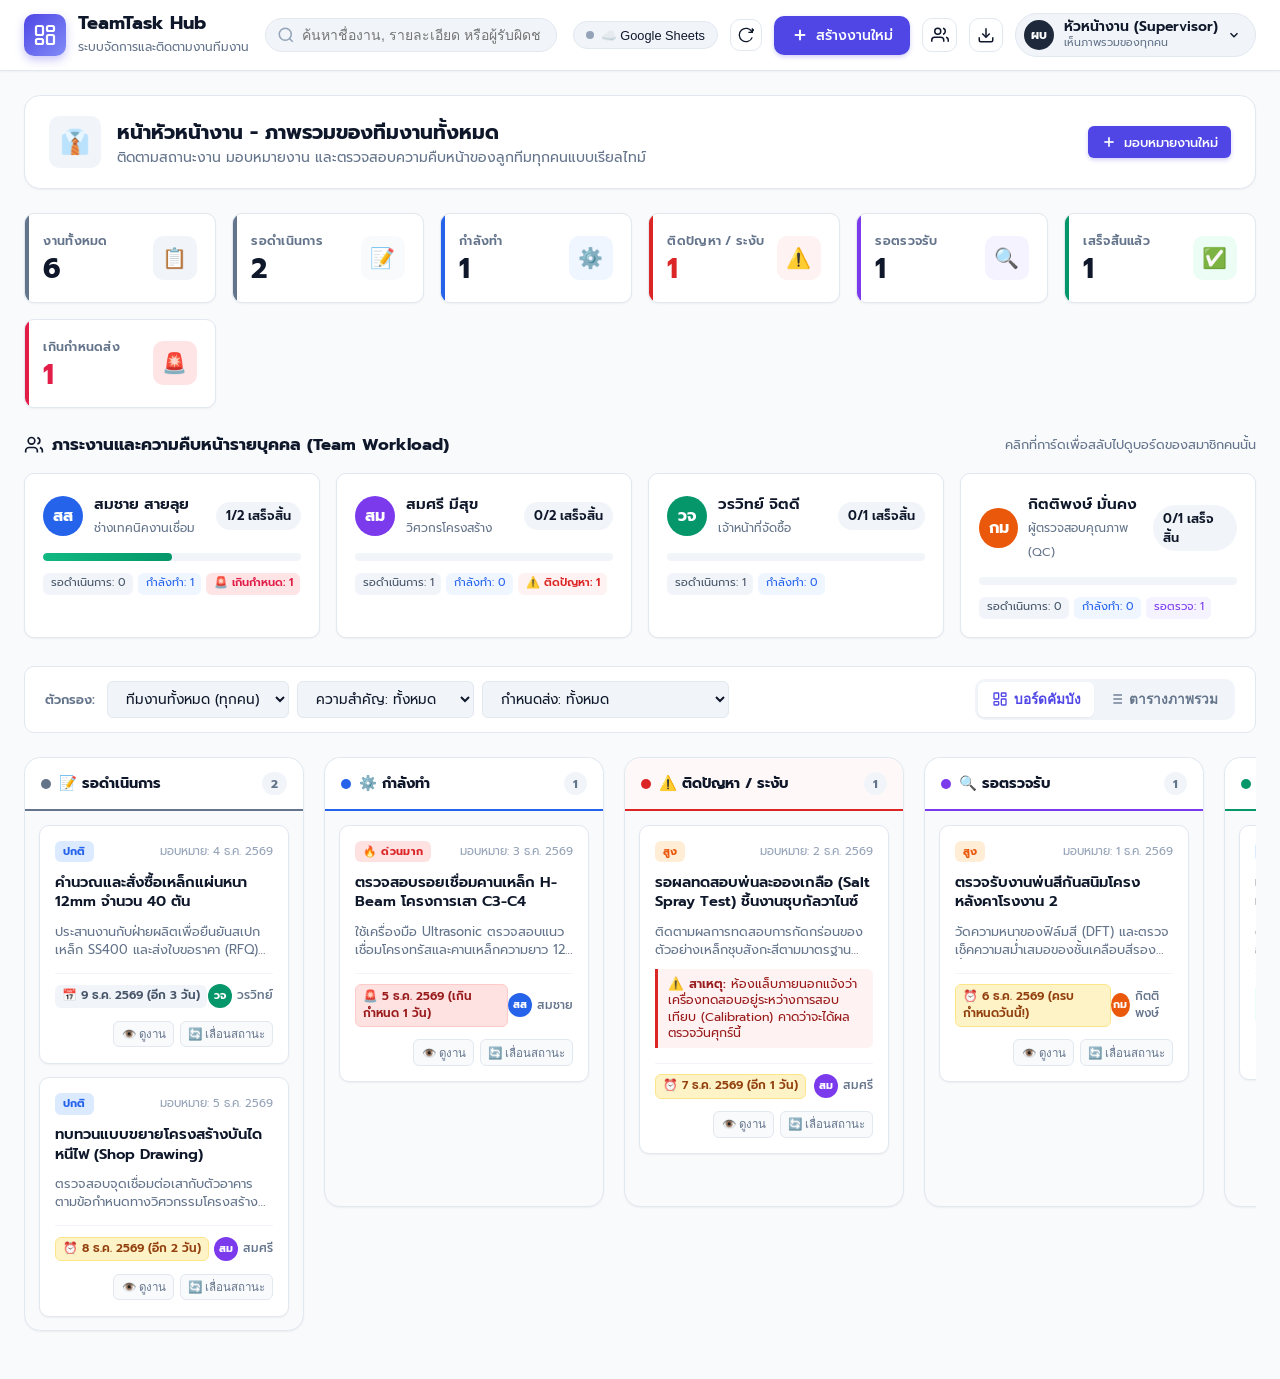
==== team-todo-app/index.html @ 35c92b35 "Add files via upload" ====
<!DOCTYPE html>
<html lang="th">
<head>
  <meta charset="UTF-8">
  <meta name="viewport" content="width=device-width, initial-scale=1.0">
  <title>ระบบติดตามงานทีมงาน (Team Task & Kanban Hub)</title>
  <!-- Google Fonts -->
  <link rel="preconnect" href="https://fonts.googleapis.com">
  <link rel="preconnect" href="https://fonts.gstatic.com" crossorigin>
  <link href="https://fonts.googleapis.com/css2?family=Prompt:wght@300;400;500;600;700&display=swap" rel="stylesheet">
  <link rel="stylesheet" href="styles.css">
</head>
<body>

  <!-- ================= App Header ================= -->
  <header class="app-header">
    <div class="header-inner">
      <!-- Brand Logo -->
      <div class="brand-section" id="btnGoHome" title="กลับหน้าหลัก">
        <div class="brand-logo">
          <svg width="24" height="24" viewBox="0 0 24 24" fill="none" stroke="currentColor" stroke-width="2.2" stroke-linecap="round" stroke-linejoin="round">
            <rect x="3" y="3" width="7" height="9" rx="1.5"></rect>
            <rect x="14" y="3" width="7" height="5" rx="1.5"></rect>
            <rect x="14" y="12" width="7" height="9" rx="1.5"></rect>
            <rect x="3" y="16" width="7" height="5" rx="1.5"></rect>
          </svg>
        </div>
        <div class="brand-text">
          <h1>TeamTask Hub</h1>
          <span>ระบบจัดการและติดตามงานทีมงาน</span>
        </div>
      </div>

      <!-- Quick Search -->
      <div class="header-center">
        <div class="search-box">
          <svg viewBox="0 0 24 24" fill="none" stroke="currentColor" stroke-width="2">
            <circle cx="11" cy="11" r="8"></circle>
            <line x1="21" y1="21" x2="16.65" y2="16.65"></line>
          </svg>
          <input type="text" id="searchInput" class="search-input" placeholder="ค้นหาชื่องาน, รายละเอียด หรือผู้รับผิดชอบ...">
        </div>
      </div>

      <!-- Header Actions & Profile Switcher -->
      <div class="header-actions">
        <!-- Cloud Sync Status Pill -->
        <button id="cloudStatusPill" class="cloud-status-pill" title="คลิกเพื่อตั้งค่าเชื่อมต่อ Google Sheets">
          <span class="cloud-dot"></span>
          <span id="cloudStatusText">☁️ Google Sheets</span>
        </button>

        <!-- Quick Sync Button -->
        <button id="btnQuickSync" class="btn btn-secondary btn-icon" title="ซิงค์ข้อมูลกับ Google Sheets ตอนนี้">
          <svg id="syncIcon" width="16" height="16" viewBox="0 0 24 24" fill="none" stroke="currentColor" stroke-width="2">
            <path d="M21.5 2v6h-6M21.34 15.57a10 10 0 1 1-.57-8.38l5.67-5.67"/>
          </svg>
        </button>

        <!-- New Task Button -->
        <button id="btnNewTask" class="btn btn-primary">
          <svg width="18" height="18" viewBox="0 0 24 24" fill="none" stroke="currentColor" stroke-width="2.5">
            <line x1="12" y1="5" x2="12" y2="19"></line>
            <line x1="5" y1="12" x2="19" y2="12"></line>
          </svg>
          <span>สร้างงานใหม่</span>
        </button>

        <!-- Manage Team Button -->
        <button id="btnManageTeam" class="btn btn-secondary btn-icon" title="จัดการรายชื่อสมาชิกทีม">
          <svg width="18" height="18" viewBox="0 0 24 24" fill="none" stroke="currentColor" stroke-width="2">
            <path d="M17 21v-2a4 4 0 0 0-4-4H5a4 4 0 0 0-4 4v2"></path>
            <circle cx="9" cy="7" r="4"></circle>
            <path d="M23 21v-2a4 4 0 0 0-3-3.87"></path>
            <path d="M16 3.13a4 4 0 0 1 0 7.75"></path>
          </svg>
        </button>

        <!-- Export & Backup Button -->
        <button id="btnExportImport" class="btn btn-secondary btn-icon" title="สำรอง / นำเข้าข้อมูล / Excel">
          <svg width="18" height="18" viewBox="0 0 24 24" fill="none" stroke="currentColor" stroke-width="2">
            <path d="M21 15v4a2 2 0 0 1-2 2H5a2 2 0 0 1-2-2v-4"></path>
            <polyline points="7 10 12 15 17 10"></polyline>
            <line x1="12" y1="15" x2="12" y2="3"></line>
          </svg>
        </button>

        <!-- Profile / Role Switcher -->
        <div class="profile-switcher-wrapper">
          <div id="profilePill" class="profile-pill">
            <div id="currentAvatar" class="profile-avatar supervisor">ผบ</div>
            <div class="profile-info">
              <span id="currentName" class="profile-name">หัวหน้างาน</span>
              <span id="currentRoleTag" class="profile-role-tag">ภาพรวมทีมงานทั้งหมด</span>
            </div>
            <svg width="14" height="14" viewBox="0 0 24 24" fill="none" stroke="currentColor" stroke-width="2.5">
              <polyline points="6 9 12 15 18 9"></polyline>
            </svg>
          </div>

          <!-- Dropdown Menu -->
          <div id="profileMenu" class="profile-menu">
            <div class="menu-label">มุมมองหัวหน้างาน</div>
            <div class="menu-item active" data-role="supervisor">
              <div class="avatar-circle" style="background: #1e293b;">ผบ</div>
              <div>
                <div style="font-weight: 600;">หัวหน้างาน (Supervisor)</div>
                <div style="font-size: 0.72rem; color: var(--text-muted);">เห็นภาพรวมงานของทุกคน</div>
              </div>
            </div>

            <div class="menu-divider"></div>
            <div class="menu-label">มุมมองทีมงานรายบุคคล</div>
            <div id="memberMenuList">
              <!-- Dynamically populated team members -->
            </div>
          </div>
        </div>
      </div>
    </div>
  </header>

  <!-- ================= Main App Container ================= -->
  <main class="app-container">
    
    <!-- Role Banner -->
    <section class="role-banner">
      <div class="role-banner-content">
        <div id="bannerBadge" class="role-banner-badge supervisor">
          👔
        </div>
        <div class="role-banner-text">
          <h2 id="bannerTitle">หน้าหัวหน้างาน - ภาพรวมของทีมงานทั้งหมด</h2>
          <p id="bannerDesc">ติดตามสถานะงาน มอบหมายงาน และตรวจสอบความคืบหน้าของลูกทีมทุกคนแบบเรียลไทม์</p>
        </div>
      </div>
      <div class="role-banner-actions">
        <button id="btnQuickAddTask" class="btn btn-primary btn-sm">
          <svg width="16" height="16" viewBox="0 0 24 24" fill="none" stroke="currentColor" stroke-width="2.5">
            <line x1="12" y1="5" x2="12" y2="19"></line>
            <line x1="5" y1="12" x2="19" y2="12"></line>
          </svg>
          <span id="lblBtnQuickAdd">มอบหมายงานใหม่</span>
        </button>
      </div>
    </section>

    <!-- KPI Summary Grid -->
    <section class="kpi-grid">
      <div class="kpi-card total" id="kpiTotalCard">
        <div class="kpi-info">
          <h3>งานทั้งหมด</h3>
          <div id="kpiTotal" class="kpi-number">0</div>
        </div>
        <div class="kpi-icon">📋</div>
      </div>

      <div class="kpi-card todo">
        <div class="kpi-info">
          <h3>รอดำเนินการ</h3>
          <div id="kpiTodo" class="kpi-number">0</div>
        </div>
        <div class="kpi-icon">📝</div>
      </div>

      <div class="kpi-card progress">
        <div class="kpi-info">
          <h3>กำลังทำ</h3>
          <div id="kpiProgress" class="kpi-number">0</div>
        </div>
        <div class="kpi-icon">⚙️</div>
      </div>

      <div class="kpi-card blocked" id="kpiBlockedCard">
        <div class="kpi-info">
          <h3>ติดปัญหา / ระงับ</h3>
          <div id="kpiBlocked" class="kpi-number">0</div>
        </div>
        <div class="kpi-icon">⚠️</div>
      </div>

      <div class="kpi-card review">
        <div class="kpi-info">
          <h3>รอตรวจรับ</h3>
          <div id="kpiReview" class="kpi-number">0</div>
        </div>
        <div class="kpi-icon">🔍</div>
      </div>

      <div class="kpi-card done">
        <div class="kpi-info">
          <h3>เสร็จสิ้นแล้ว</h3>
          <div id="kpiDone" class="kpi-number">0</div>
        </div>
        <div class="kpi-icon">✅</div>
      </div>

      <div class="kpi-card overdue" id="kpiOverdueCard">
        <div class="kpi-info">
          <h3>เกินกำหนดส่ง</h3>
          <div id="kpiOverdue" class="kpi-number">0</div>
        </div>
        <div class="kpi-icon">🚨</div>
      </div>
    </section>

    <!-- Supervisor Section: Team Workload Breakdown -->
    <section id="supervisorSection" style="margin-bottom: 1.5rem;">
      <div class="section-title-wrap">
        <div class="section-title">
          <svg width="20" height="20" viewBox="0 0 24 24" fill="none" stroke="currentColor" stroke-width="2">
            <path d="M16 21v-2a4 4 0 0 0-4-4H6a4 4 0 0 0-4 4v2"></path>
            <circle cx="9" cy="7" r="4"></circle>
            <path d="M22 21v-2a4 4 0 0 0-3-3.87"></path>
            <path d="M16 3.13a4 4 0 0 1 0 7.75"></path>
          </svg>
          <span>ภาระงานและความคืบหน้ารายบุคคล (Team Workload)</span>
        </div>
        <span style="font-size: 0.8rem; color: var(--text-muted);">คลิกที่การ์ดเพื่อสลับไปดูบอร์ดของสมาชิกคนนั้น</span>
      </div>

      <div id="workloadGrid" class="workload-grid">
        <!-- Dynamically rendered member workload cards -->
      </div>
    </section>

    <!-- Filter & View Controls -->
    <section class="filter-bar">
      <div class="filter-group">
        <span class="filter-label">ตัวกรอง:</span>

        <!-- Filter by Assignee (Supervisor only or for overview) -->
        <select id="filterAssignee" class="filter-select">
          <option value="all">ทีมงานทั้งหมด (ทุกคน)</option>
          <!-- Dynamically populated options -->
        </select>

        <!-- Filter by Priority -->
        <select id="filterPriority" class="filter-select">
          <option value="all">ความสำคัญ: ทั้งหมด</option>
          <option value="urgent">🔥 ด่วนมาก (Urgent)</option>
          <option value="high">สูง (High)</option>
          <option value="normal">ปกติ (Normal)</option>
          <option value="low">ต่ำ (Low)</option>
        </select>

        <!-- Filter by Deadline -->
        <select id="filterDeadline" class="filter-select">
          <option value="all">กำหนดส่ง: ทั้งหมด</option>
          <option value="overdue">🚨 เกินกำหนดส่ง (Overdue)</option>
          <option value="due_soon">⏰ ใกล้ถึงกำหนด (ภายใน 48 ชม.)</option>
          <option value="on_track">🟢 ทันตามกำหนด</option>
        </select>

        <!-- Reset filter button -->
        <button id="btnResetFilters" class="btn btn-secondary btn-sm" style="display:none;" title="ล้างตัวกรอง">
          ล้างตัวกรอง
        </button>
      </div>

      <!-- View Switcher (Kanban vs Table) -->
      <div class="view-tabs">
        <button id="tabKanban" class="view-tab active">
          <svg width="16" height="16" viewBox="0 0 24 24" fill="none" stroke="currentColor" stroke-width="2">
            <rect x="3" y="3" width="7" height="9" rx="1"></rect>
            <rect x="14" y="3" width="7" height="5" rx="1"></rect>
            <rect x="14" y="12" width="7" height="9" rx="1"></rect>
            <rect x="3" y="16" width="7" height="5" rx="1"></rect>
          </svg>
          <span>บอร์ดคัมบัง</span>
        </button>
        <button id="tabTable" class="view-tab">
          <svg width="16" height="16" viewBox="0 0 24 24" fill="none" stroke="currentColor" stroke-width="2">
            <line x1="8" y1="6" x2="21" y2="6"></line>
            <line x1="8" y1="12" x2="21" y2="12"></line>
            <line x1="8" y1="18" x2="21" y2="18"></line>
            <line x1="3" y1="6" x2="3.01" y2="6"></line>
            <line x1="3" y1="12" x2="3.01" y2="12"></line>
            <line x1="3" y1="18" x2="3.01" y2="18"></line>
          </svg>
          <span>ตารางภาพรวม</span>
        </button>
      </div>
    </section>

    <!-- ================= Kanban Board (5 Columns) ================= -->
    <section id="kanbanBoardView" class="kanban-board">
      
      <!-- 1. To Do Column -->
      <div class="kanban-column col-todo" data-status="todo">
        <div class="column-header">
          <div class="column-title-group">
            <div class="column-dot"></div>
            <h3 class="column-title">📝 รอดำเนินการ</h3>
          </div>
          <span id="countTodo" class="column-badge">0</span>
        </div>
        <div class="column-cards" id="cardsTodo">
          <!-- Task cards injected here -->
        </div>
      </div>

      <!-- 2. In Progress Column -->
      <div class="kanban-column col-progress" data-status="in_progress">
        <div class="column-header">
          <div class="column-title-group">
            <div class="column-dot"></div>
            <h3 class="column-title">⚙️ กำลังทำ</h3>
          </div>
          <span id="countProgress" class="column-badge">0</span>
        </div>
        <div class="column-cards" id="cardsProgress">
          <!-- Task cards injected here -->
        </div>
      </div>

      <!-- 3. Blocked / On Hold Column -->
      <div class="kanban-column col-blocked" data-status="blocked">
        <div class="column-header">
          <div class="column-title-group">
            <div class="column-dot"></div>
            <h3 class="column-title">⚠️ ติดปัญหา / ระงับ</h3>
          </div>
          <span id="countBlocked" class="column-badge">0</span>
        </div>
        <div class="column-cards" id="cardsBlocked">
          <!-- Task cards injected here -->
        </div>
      </div>

      <!-- 4. Review / Inspection Column -->
      <div class="kanban-column col-review" data-status="review">
        <div class="column-header">
          <div class="column-title-group">
            <div class="column-dot"></div>
            <h3 class="column-title">🔍 รอตรวจรับ</h3>
          </div>
          <span id="countReview" class="column-badge">0</span>
        </div>
        <div class="column-cards" id="cardsReview">
          <!-- Task cards injected here -->
        </div>
      </div>

      <!-- 5. Done Column -->
      <div class="kanban-column col-done" data-status="done">
        <div class="column-header">
          <div class="column-title-group">
            <div class="column-dot"></div>
            <h3 class="column-title">✅ เสร็จสิ้น</h3>
          </div>
          <span id="countDone" class="column-badge">0</span>
        </div>
        <div class="column-cards" id="cardsDone">
          <!-- Task cards injected here -->
        </div>
      </div>

    </section>

    <!-- ================= Table View (Alternative View) ================= -->
    <section id="tableViewSection" class="table-view-container" style="display: none;">
      <table class="data-table">
        <thead>
          <tr>
            <th style="width: 25%;">ชื่องาน / รายละเอียด</th>
            <th style="width: 14%;">ผู้รับผิดชอบ</th>
            <th style="width: 14%;">สถานะ</th>
            <th style="width: 12%;">ระดับความสำคัญ</th>
            <th style="width: 12%;">วันที่มอบหมาย</th>
            <th style="width: 13%;">กำหนดส่ง (Deadline)</th>
            <th style="width: 10%; text-align: center;">จัดการ</th>
          </tr>
        </thead>
        <tbody id="tableBody">
          <!-- Dynamically populated table rows -->
        </tbody>
      </table>
    </section>

  </main>

  <!-- ================= Modals ================= -->

  <!-- 1. Task Modal (Create & Edit Task) -->
  <div id="taskModal" class="modal-overlay">
    <div class="modal-content">
      <div class="modal-header">
        <h3 id="taskModalTitle">
          <svg width="20" height="20" viewBox="0 0 24 24" fill="none" stroke="currentColor" stroke-width="2">
            <path d="M12 20h9"></path>
            <path d="M16.5 3.5a2.121 2.121 0 0 1 3 3L7 19l-4 1 1-4L16.5 3.5z"></path>
          </svg>
          <span>สร้างงานใหม่</span>
        </h3>
        <button class="modal-close" id="btnCloseTaskModal">&times;</button>
      </div>
      <form id="taskForm">
        <input type="hidden" id="taskFormId" value="">
        <div class="modal-body">
          <div class="form-group">
            <label class="form-label">ชื่องาน <span class="required">*</span></label>
            <input type="text" id="taskFormTitle" class="form-input" placeholder="เช่น ตรวจสอบแบบเหล็กโครงสร้าง B1" required>
          </div>

          <div class="form-group">
            <label class="form-label">รายละเอียดงาน</label>
            <textarea id="taskFormDesc" class="form-textarea" placeholder="ระบุขอบเขตงาน รายละเอียด หรือสิ่งที่ต้องส่งมอบ..."></textarea>
          </div>

          <div class="form-row">
            <div class="form-group">
              <label class="form-label">ผู้รับผิดชอบ <span class="required">*</span></label>
              <select id="taskFormAssignee" class="form-select" required>
                <!-- Populated dynamically -->
              </select>
            </div>
            <div class="form-group">
              <label class="form-label">ระดับความสำคัญ</label>
              <select id="taskFormPriority" class="form-select">
                <option value="urgent">🔥 ด่วนมาก (Urgent)</option>
                <option value="high">สูง (High)</option>
                <option value="normal" selected>ปกติ (Normal)</option>
                <option value="low">ต่ำ (Low)</option>
              </select>
            </div>
          </div>

          <div class="form-row">
            <div class="form-group">
              <label class="form-label">วันที่มอบหมาย/เริ่มงาน <span class="required">*</span></label>
              <input type="date" id="taskFormCreatedDate" class="form-input" required>
            </div>
            <div class="form-group">
              <label class="form-label">กำหนดส่ง (Deadline) <span class="required">*</span></label>
              <input type="date" id="taskFormDeadline" class="form-input" required>
            </div>
          </div>

          <div class="form-group">
            <label class="form-label">สถานะของงาน</label>
            <select id="taskFormStatus" class="form-select">
              <option value="todo">📝 รอดำเนินการ (To Do)</option>
              <option value="in_progress">⚙️ กำลังทำ (In Progress)</option>
              <option value="blocked">⚠️ ติดปัญหา / ระงับ (Blocked)</option>
              <option value="review">🔍 รอตรวจรับ (Review)</option>
              <option value="done">✅ เสร็จสิ้น (Done)</option>
            </select>
          </div>

          <div class="form-group" id="groupBlockedReason" style="display: none;">
            <label class="form-label" style="color: #dc2626;">ระบุสาเหตุที่ติดปัญหา <span class="required">*</span></label>
            <textarea id="taskFormBlockedReason" class="form-textarea" placeholder="เช่น รออะไหล่จากผู้ผลิต, ติดปัญหาหน้างานยังไม่พร้อม..."></textarea>
          </div>
        </div>

        <div class="modal-footer">
          <button type="button" class="btn btn-secondary" id="btnCancelTaskForm">ยกเลิก</button>
          <button type="submit" class="btn btn-primary" id="btnSaveTask">บันทึกข้อมูลงาน</button>
        </div>
      </form>
    </div>
  </div>

  <!-- 2. Task Details Modal -->
  <div id="taskDetailModal" class="modal-overlay">
    <div class="modal-content">
      <div class="modal-header">
        <h3 id="detailTitle">รายละเอียดงาน</h3>
        <button class="modal-close" id="btnCloseDetailModal">&times;</button>
      </div>
      <div class="modal-body">
        <div id="detailBlockedAlert" class="blocked-reason-box" style="display: none;">
          <div>
            <strong>⚠️ งานนี้ติดปัญหา:</strong>
            <p id="detailBlockedReasonText" style="margin-top: 0.2rem;"></p>
          </div>
        </div>

        <div class="form-group">
          <label class="detail-label">ชื่องาน</label>
          <h2 id="detailFullTitle" style="font-size: 1.15rem; font-weight: 700; color: var(--text-main);"></h2>
        </div>

        <div class="form-group">
          <label class="detail-label">รายละเอียด</label>
          <div id="detailDescription" style="font-size: 0.9rem; color: #334155; line-height: 1.6; white-space: pre-line; background: #f8fafc; padding: 0.75rem; border-radius: var(--radius-sm); border: 1px solid var(--border-color);">
          </div>
        </div>

        <div class="detail-meta-box">
          <div class="detail-item">
            <span class="detail-label">ผู้รับผิดชอบ</span>
            <div id="detailAssignee" class="detail-value" style="display:flex; align-items:center; gap:0.4rem;"></div>
          </div>
          <div class="detail-item">
            <span class="detail-label">สถานะปัจจุบัน</span>
            <div id="detailStatus" class="detail-value"></div>
          </div>
          <div class="detail-item">
            <span class="detail-label">วันที่มอบหมาย</span>
            <span id="detailCreatedDate" class="detail-value"></span>
          </div>
          <div class="detail-item">
            <span class="detail-label">กำหนดส่ง (Deadline)</span>
            <div id="detailDeadline" class="detail-value"></div>
          </div>
          <div class="detail-item">
            <span class="detail-label">ระดับความสำคัญ</span>
            <div id="detailPriority" class="detail-value"></div>
          </div>
        </div>
      </div>
      <div class="modal-footer" style="justify-content: space-between;">
        <button type="button" class="btn btn-secondary" id="btnDeleteTask" style="color: #dc2626; border-color: #fecaca;">
          <svg width="16" height="16" viewBox="0 0 24 24" fill="none" stroke="currentColor" stroke-width="2">
            <polyline points="3 6 5 6 21 6"></polyline>
            <path d="M19 6v14a2 2 0 0 1-2 2H7a2 2 0 0 1-2-2V6m3 0V4a2 2 0 0 1 2-2h4a2 2 0 0 1 2 2v2"></path>
          </svg>
          <span>ลบงานนี้</span>
        </button>
        <div style="display: flex; gap: 0.6rem;">
          <button type="button" class="btn btn-secondary" id="btnEditTaskFromDetail">แก้ไขข้อมูล</button>
          <button type="button" class="btn btn-primary" id="btnChangeStatusQuick">เปลี่ยนสถานะ</button>
        </div>
      </div>
    </div>
  </div>

  <!-- 3. Blocked Reason Prompt Modal -->
  <div id="blockedReasonModal" class="modal-overlay">
    <div class="modal-content" style="max-width: 440px;">
      <div class="modal-header" style="background: #fef2f2; border-bottom-color: #fca5a5;">
        <h3 style="color: #dc2626;">
          ⚠️ ระบุสาเหตุที่ติดปัญหา
        </h3>
        <button class="modal-close" id="btnCloseBlockedPrompt">&times;</button>
      </div>
      <div class="modal-body">
        <p style="font-size: 0.88rem; color: #475569;">
          โปรดระบุปัญหาหรืออุปสรรคที่ทำให้งานไม่สามารถดำเนินต่อได้ เพื่อให้หัวหน้างานและทีมรับทราบและช่วยแก้ไข:
        </p>
        <div class="form-group">
          <textarea id="promptBlockedReasonInput" class="form-textarea" placeholder="เช่น รอแบบอนุมัติ, ขาดชิ้นส่วนอะไหล่, หน้างานฝนตก..." rows="4"></textarea>
        </div>
      </div>
      <div class="modal-footer">
        <button type="button" class="btn btn-secondary" id="btnCancelBlockedPrompt">ยกเลิก</button>
        <button type="button" class="btn btn-primary" id="btnConfirmBlockedPrompt" style="background:#dc2626;">บันทึกสถานะติดปัญหา</button>
      </div>
    </div>
  </div>

  <!-- 4. Team Management Modal -->
  <div id="teamModal" class="modal-overlay">
    <div class="modal-content">
      <div class="modal-header">
        <h3>
          <svg width="20" height="20" viewBox="0 0 24 24" fill="none" stroke="currentColor" stroke-width="2">
            <path d="M17 21v-2a4 4 0 0 0-4-4H5a4 4 0 0 0-4 4v2"></path>
            <circle cx="9" cy="7" r="4"></circle>
            <path d="M23 21v-2a4 4 0 0 0-3-3.87"></path>
            <path d="M16 3.13a4 4 0 0 1 0 7.75"></path>
          </svg>
          <span>จัดการรายชื่อทีมงาน</span>
        </h3>
        <button class="modal-close" id="btnCloseTeamModal">&times;</button>
      </div>
      <div class="modal-body">
        <h4 style="font-size: 0.9rem; font-weight: 600; color: var(--text-main);">รายชื่อสมาชิกในระบบ</h4>
        <div id="teamMemberList" class="member-manage-list">
          <!-- Dynamically populated list -->
        </div>

        <div style="border-top: 1px solid var(--border-color); padding-top: 1rem; margin-top: 0.5rem;">
          <h4 style="font-size: 0.9rem; font-weight: 600; color: var(--text-main); margin-bottom: 0.75rem;">+ เพิ่มสมาชิกใหม่ในทีม</h4>
          <form id="addMemberForm">
            <div class="form-row" style="margin-bottom: 0.75rem;">
              <div class="form-group">
                <label class="form-label">ชื่อ - นามสกุล <span class="required">*</span></label>
                <input type="text" id="newMemberName" class="form-input" placeholder="เช่น สมชาย สายลุย" required>
              </div>
              <div class="form-group">
                <label class="form-label">ตำแหน่ง / หน้าที่ <span class="required">*</span></label>
                <input type="text" id="newMemberRole" class="form-input" placeholder="เช่น ช่างเทคนิค, วิศวกร" required>
              </div>
            </div>
            <div style="display: flex; justify-content: flex-end;">
              <button type="submit" class="btn btn-primary btn-sm">เพิ่มสมาชิก</button>
            </div>
          </form>
        </div>
      </div>
      <div class="modal-footer">
        <button type="button" class="btn btn-secondary" id="btnCloseTeamModalBtn">ปิด</button>
      </div>
    </div>
  </div>

  <!-- 5. Export / Import / Backup Modal -->
  <div id="exportImportModal" class="modal-overlay">
    <div class="modal-content">
      <div class="modal-header">
        <h3>
          <svg width="20" height="20" viewBox="0 0 24 24" fill="none" stroke="currentColor" stroke-width="2">
            <path d="M21 15v4a2 2 0 0 1-2 2H5a2 2 0 0 1-2-2v-4"></path>
            <polyline points="7 10 12 15 17 10"></polyline>
            <line x1="12" y1="15" x2="12" y2="3"></line>
          </svg>
          <span>สำรอง / นำเข้าข้อมูล / ส่งออก Excel</span>
        </h3>
        <button class="modal-close" id="btnCloseExportModal">&times;</button>
      </div>
      <div class="modal-body">
        <div style="background: #f8fafc; border: 1px solid var(--border-color); border-radius: var(--radius-md); padding: 1rem; margin-bottom: 1rem;">
          <h4 style="font-weight: 600; font-size: 0.95rem; margin-bottom: 0.35rem;">📊 ส่งออกรายงานเป็น Excel (CSV)</h4>
          <p style="font-size: 0.82rem; color: var(--text-muted); margin-bottom: 0.75rem;">
            ดาวน์โหลดรายการงานทั้งหมดของทุกคนเป็นไฟล์ CSV (รองรับภาษาไทยเปิดด้วย Excel ได้ทันที)
          </p>
          <button id="btnExportCSV" class="btn btn-primary btn-sm" style="background: #059669;">
            <svg width="16" height="16" viewBox="0 0 24 24" fill="none" stroke="currentColor" stroke-width="2">
              <path d="M14 2H6a2 2 0 0 0-2 2v16a2 2 0 0 0 2 2h12a2 2 0 0 0 2-2V8z"></path>
              <polyline points="14 2 14 8 20 8"></polyline>
              <line x1="16" y1="13" x2="8" y2="13"></line>
              <line x1="16" y1="17" x2="8" y2="17"></line>
              <polyline points="10 9 9 9 8 9"></polyline>
            </svg>
            <span>ดาวน์โหลดรายงาน Excel (CSV)</span>
          </button>
        </div>

        <div style="background: #f8fafc; border: 1px solid var(--border-color); border-radius: var(--radius-md); padding: 1rem; margin-bottom: 1rem;">
          <h4 style="font-weight: 600; font-size: 0.95rem; margin-bottom: 0.35rem;">💾 สำรองและกู้คืนข้อมูล (JSON Backup)</h4>
          <p style="font-size: 0.82rem; color: var(--text-muted); margin-bottom: 0.75rem;">
            บันทึกข้อมูลสำรองทั้งหมดลงไฟล์ หรือย้ายไปเปิดใช้งานที่คอมพิวเตอร์เครื่องอื่น
          </p>
          <div style="display: flex; gap: 0.6rem; flex-wrap: wrap;">
            <button id="btnExportJSON" class="btn btn-secondary btn-sm">
              ส่งออกไฟล์สำรอง (Export JSON)
            </button>
            <label class="btn btn-secondary btn-sm" style="cursor: pointer; margin: 0;">
              นำเข้าไฟล์สำรอง (Import JSON)
              <input type="file" id="importFileInput" accept=".json" style="display: none;">
            </label>
          </div>
        </div>

        <div style="padding-top: 0.5rem;">
          <button id="btnResetDemo" class="btn btn-sm" style="color: #dc2626; background: transparent; border: 1px dashed #fca5a5;">
            🔄 รีเซ็ตข้อมูลเป็นชุดตัวอย่างเริ่มต้น (Reset to Demo)
          </button>
        </div>
      </div>
      <div class="modal-footer">
        <button type="button" class="btn btn-secondary" id="btnCloseExportModalBtn">ปิด</button>
      </div>
    </div>
  </div>

  <!-- 6. Google Sheets Integration Modal -->
  <div id="sheetsModal" class="modal-overlay">
    <div class="modal-content" style="max-width: 640px;">
      <div class="modal-header">
        <h3>
          <svg width="22" height="22" viewBox="0 0 24 24" fill="none" stroke="#10b981" stroke-width="2">
            <path d="M19.35 10.04C18.67 6.59 15.64 4 12 4 9.11 4 6.6 5.64 5.35 8.04 2.34 8.36 0 10.91 0 14c0 3.31 2.69 6 6 6h13c2.76 0 5-2.24 5-5 0-2.64-2.05-4.78-4.65-4.96zM17 13l-5 5-5-5h3V9h4v4h3z"/>
          </svg>
          <span>เชื่อมต่อ Google Sheets (แชร์งานร่วมกับทีม)</span>
        </h3>
        <button class="modal-close" id="btnCloseSheetsModal">&times;</button>
      </div>
      <div class="modal-body">
        
        <!-- Status Display Card -->
        <div id="sheetsStatusCard" class="cloud-settings-card" style="margin-bottom: 1rem;">
          <div style="display: flex; align-items: center; justify-content: space-between;">
            <div>
              <div style="font-size: 0.75rem; color: var(--text-muted); font-weight: 600; text-transform: uppercase;">สถานะการเชื่อมต่อ</div>
              <div id="sheetsStatusLabel" style="font-weight: 700; font-size: 0.95rem; margin-top: 0.2rem; color: #475569;">
                ☁️ ยังไม่ได้เชื่อมต่อ (ทำงานแบบบันทึกเฉพาะในเครื่องนี้)
              </div>
            </div>
            <span id="sheetsStatusBadge" class="cloud-dot" style="width: 12px; height: 12px;"></span>
          </div>
          <div id="sheetsStatusDetails" style="font-size: 0.78rem; color: var(--text-muted); margin-top: 0.4rem;">
            เมื่อเชื่อมต่อแล้ว ข้อมูลงานจะถูกเก็บลง Google Sheets บน Google Drive และแชร์ให้ทุกคนในทีมใช้งานร่วมกันได้ทันที
          </div>
        </div>

        <!-- URL Input & Configuration -->
        <div class="form-group" style="margin-bottom: 1rem;">
          <label class="form-label">
            Google Apps Script Web App URL
          </label>
          <div style="display: flex; gap: 0.5rem;">
            <input type="url" id="sheetsUrlInput" class="form-input" placeholder="https://script.google.com/macros/s/AKfycb.../exec">
            <button type="button" id="btnTestAndSaveSheets" class="btn btn-primary btn-sm" style="white-space: nowrap;">
              บันทึกและเชื่อมต่อ
            </button>
          </div>
          <span style="font-size: 0.74rem; color: var(--text-muted);">
            นำ Web App URL ที่ได้จากการ Deploy สคริปต์ <code>GoogleSheetsAPI.gs</code> มาวางในช่องนี้
          </span>
        </div>

        <!-- Data Sync Operations -->
        <div class="cloud-settings-card" style="margin-bottom: 1rem;">
          <h4 style="font-size: 0.88rem; font-weight: 600; margin-bottom: 0.5rem;">🔄 จัดการซิงค์ข้อมูล (Data Sync)</h4>
          <div style="display: flex; gap: 0.6rem; flex-wrap: wrap;">
            <button type="button" id="btnPullFromSheets" class="btn btn-secondary btn-sm" style="flex: 1;">
              📥 ดึงข้อมูลจาก Google Sheets
            </button>
            <button type="button" id="btnPushToSheets" class="btn btn-secondary btn-sm" style="flex: 1;">
              📤 ส่งข้อมูลในเครื่องขึ้น Google Sheets
            </button>
          </div>
          <div style="margin-top: 0.65rem; display: flex; align-items: center; gap: 0.5rem;">
            <input type="checkbox" id="chkAutoSync" checked style="cursor: pointer;">
            <label for="chkAutoSync" style="font-size: 0.82rem; cursor: pointer; color: var(--text-main);">
              ซิงค์อัตโนมัติเมื่อมีการเพิ่ม / แก้ไข / ลบงาน (Auto-sync)
            </label>
          </div>
        </div>

        <!-- Setup Step Guide -->
        <div style="border-top: 1px solid var(--border-color); padding-top: 1rem;">
          <h4 style="font-size: 0.9rem; font-weight: 700; margin-bottom: 0.75rem; color: var(--text-main);">
            📖 วิธีติดตั้งสคริปต์ Google Sheets (ใช้เวลา 2 นาที)
          </h4>

          <div class="instruction-step">
            <div class="step-num">1</div>
            <div class="step-content">
              เปิด Google Drive แล้วกด <strong>+ ใหม่ ➔ Google ชีต (Google Sheets)</strong> ใหม่ 1 ไฟล์
            </div>
          </div>

          <div class="instruction-step">
            <div class="step-num">2</div>
            <div class="step-content">
              ที่หน้า Google Sheets ไปที่เมนู <strong>ส่วนขยาย (Extensions) ➔ Apps Script</strong>
            </div>
          </div>

          <div class="instruction-step">
            <div class="step-num">3</div>
            <div class="step-content">
              ลบโค้ดเดิมออกทั้งหมด แล้วเปิดไฟล์ <code>team-todo-app/GoogleSheetsAPI.gs</code> คัดลอกโค้ดทั้งหมดไปวางแทน แล้วกดบันทึก (Ctrl+S)
            </div>
          </div>

          <div class="instruction-step">
            <div class="step-num">4</div>
            <div class="step-content">
              ที่แถบเครื่องมือด้านบน เลือกฟังก์ชัน <code>setupDatabase</code> แล้วกดปุ่ม <strong>"เรียกใช้" (Run)</strong> 1 ครั้ง เพื่อสร้างชีตอัตโนมัติ
            </div>
          </div>

          <div class="instruction-step">
            <div class="step-num">5</div>
            <div class="step-content">
              กดปุ่มสีน้ำเงิน <strong>การทำให้ใช้งานได้ (Deploy) ➔ รายการใหม่ (New deployment)</strong><br>
              - เลือกประเภท: <strong>เว็บแอป (Web app)</strong><br>
              - ผู้ที่มีสิทธิ์เข้าถึง (Who has access): <strong>ทุกคน (Anyone)</strong><br>
              - กด <strong>ทำให้ใช้งานได้</strong> แล้วคัดลอก <strong>URL เว็บแอป</strong> มาวางในช่องด้านบนนี้ หรือส่งให้ทีมงานเปิดผ่านมือถือได้ทันที!
            </div>
          </div>
        </div>

      </div>
      <div class="modal-footer">
        <button type="button" class="btn btn-secondary" id="btnCloseSheetsModalBtn">ปิด</button>
      </div>
    </div>
  </div>

  <!-- Toast Notification Container -->
  <div id="toastContainer" class="toast-container"></div>

  <!-- Application Script -->
  <script src="app.js"></script>
</body>
</html>
---- team-todo-app/styles.css ----
/* ==========================================================================
   TeamTask Hub - Modern Kanban & Overview System
   Styles & Responsive Design
   ========================================================================== */

:root {
  --primary: #4f46e5;
  --primary-hover: #4338ca;
  --primary-light: #e0e7ff;
  --primary-dark: #3730a3;

  --bg-main: #f8fafc;
  --bg-card: #ffffff;
  --bg-sidebar: #ffffff;
  --bg-subtle: #f1f5f9;
  --border-color: #e2e8f0;
  --border-focus: #818cf8;

  --text-main: #0f172a;
  --text-muted: #64748b;
  --text-light: #94a3b8;

  /* Status Colors */
  --status-todo: #64748b;
  --status-todo-bg: #f8fafc;
  --status-todo-border: #cbd5e1;

  --status-progress: #2563eb;
  --status-progress-bg: #eff6ff;
  --status-progress-border: #93c5fd;

  --status-blocked: #dc2626;
  --status-blocked-bg: #fef2f2;
  --status-blocked-border: #fca5a5;

  --status-review: #7c3aed;
  --status-review-bg: #f5f3ff;
  --status-review-border: #c4b5fd;

  --status-done: #059669;
  --status-done-bg: #ecfdf5;
  --status-done-border: #6ee7b7;

  /* Priority Colors */
  --priority-urgent: #dc2626;
  --priority-urgent-bg: #fee2e2;
  --priority-high: #ea580c;
  --priority-high-bg: #ffedd5;
  --priority-normal: #2563eb;
  --priority-normal-bg: #dbeafe;
  --priority-low: #64748b;
  --priority-low-bg: #f1f5f9;

  /* Shadows */
  --shadow-sm: 0 1px 2px 0 rgb(0 0 0 / 0.05);
  --shadow-md: 0 4px 6px -1px rgb(0 0 0 / 0.08), 0 2px 4px -2px rgb(0 0 0 / 0.06);
  --shadow-lg: 0 10px 15px -3px rgb(0 0 0 / 0.08), 0 4px 6px -4px rgb(0 0 0 / 0.04);
  --shadow-hover: 0 12px 20px -3px rgb(79 70 229 / 0.15), 0 6px 8px -3px rgb(0 0 0 / 0.06);

  --radius-sm: 6px;
  --radius-md: 10px;
  --radius-lg: 16px;
  --radius-full: 9999px;

  --transition: all 0.2s cubic-bezier(0.4, 0, 0.2, 1);
}

* {
  box-sizing: border-box;
  margin: 0;
  padding: 0;
}

body {
  font-family: 'Prompt', 'Sarabun', -apple-system, BlinkMacSystemFont, 'Segoe UI', Roboto, Helvetica, Arial, sans-serif;
  background-color: var(--bg-main);
  color: var(--text-main);
  line-height: 1.5;
  min-height: 100vh;
  display: flex;
  flex-direction: column;
}

/* ==========================================================================
   Header & Navigation
   ========================================================================== */
.app-header {
  background: #ffffff;
  border-bottom: 1px solid var(--border-color);
  position: sticky;
  top: 0;
  z-index: 40;
  box-shadow: var(--shadow-sm);
}

.header-inner {
  max-width: 1700px;
  margin: 0 auto;
  padding: 0.75rem 1.5rem;
  display: flex;
  align-items: center;
  justify-content: space-between;
  gap: 1rem;
}

.brand-section {
  display: flex;
  align-items: center;
  gap: 0.75rem;
  cursor: pointer;
}

.brand-logo {
  width: 42px;
  height: 42px;
  background: linear-gradient(135deg, var(--primary), #818cf8);
  border-radius: var(--radius-md);
  display: flex;
  align-items: center;
  justify-content: center;
  color: white;
  box-shadow: 0 4px 10px rgba(79, 70, 229, 0.3);
}

.brand-text h1 {
  font-size: 1.15rem;
  font-weight: 700;
  color: var(--text-main);
  line-height: 1.2;
}

.brand-text span {
  font-size: 0.75rem;
  color: var(--text-muted);
}

.header-center {
  display: flex;
  align-items: center;
  gap: 1rem;
  flex: 1;
  max-width: 450px;
}

.search-box {
  position: relative;
  width: 100%;
}

.search-box svg {
  position: absolute;
  left: 0.75rem;
  top: 50%;
  transform: translateY(-50%);
  color: var(--text-light);
  width: 18px;
  height: 18px;
}

.search-input {
  width: 100%;
  padding: 0.5rem 1rem 0.5rem 2.25rem;
  border: 1px solid var(--border-color);
  border-radius: var(--radius-full);
  background-color: var(--bg-subtle);
  font-size: 0.875rem;
  color: var(--text-main);
  transition: var(--transition);
  outline: none;
}

.search-input:focus {
  background-color: #ffffff;
  border-color: var(--border-focus);
  box-shadow: 0 0 0 3px rgba(99, 102, 241, 0.15);
}

.header-actions {
  display: flex;
  align-items: center;
  gap: 0.75rem;
}

/* Profile Switcher */
.profile-switcher-wrapper {
  position: relative;
}

.profile-pill {
  display: flex;
  align-items: center;
  gap: 0.6rem;
  background: var(--bg-subtle);
  border: 1.5px solid var(--border-color);
  padding: 0.35rem 0.85rem 0.35rem 0.5rem;
  border-radius: var(--radius-full);
  cursor: pointer;
  transition: var(--transition);
  font-size: 0.875rem;
}

.profile-pill:hover {
  background: #ffffff;
  border-color: var(--primary);
  box-shadow: var(--shadow-sm);
}

.profile-avatar {
  width: 30px;
  height: 30px;
  border-radius: 50%;
  background: var(--primary);
  color: white;
  display: flex;
  align-items: center;
  justify-content: center;
  font-weight: 700;
  font-size: 0.75rem;
}

.profile-avatar.supervisor {
  background: linear-gradient(135deg, #1e293b, #334155);
}

.profile-info {
  display: flex;
  flex-direction: column;
  text-align: left;
}

.profile-name {
  font-weight: 600;
  line-height: 1.1;
  color: var(--text-main);
}

.profile-role-tag {
  font-size: 0.68rem;
  color: var(--text-muted);
}

.profile-menu {
  position: absolute;
  right: 0;
  top: calc(100% + 8px);
  width: 260px;
  background: #ffffff;
  border: 1px solid var(--border-color);
  border-radius: var(--radius-md);
  box-shadow: var(--shadow-lg);
  padding: 0.5rem;
  display: none;
  z-index: 50;
  animation: fadeIn 0.15s ease-out;
}

.profile-menu.show {
  display: block;
}

.menu-label {
  font-size: 0.7rem;
  font-weight: 700;
  text-transform: uppercase;
  color: var(--text-light);
  padding: 0.4rem 0.6rem 0.2rem;
  letter-spacing: 0.5px;
}

.menu-item {
  display: flex;
  align-items: center;
  gap: 0.6rem;
  padding: 0.5rem 0.6rem;
  border-radius: var(--radius-sm);
  cursor: pointer;
  transition: var(--transition);
  color: var(--text-main);
  font-size: 0.85rem;
}

.menu-item:hover {
  background-color: var(--primary-light);
  color: var(--primary-dark);
}

.menu-item.active {
  background-color: #f1f5f9;
  font-weight: 600;
  color: var(--primary);
}

.menu-item .avatar-circle {
  width: 26px;
  height: 26px;
  border-radius: 50%;
  display: flex;
  align-items: center;
  justify-content: center;
  font-size: 0.75rem;
  color: white;
  font-weight: 600;
}

.menu-divider {
  height: 1px;
  background: var(--border-color);
  margin: 0.35rem 0;
}

/* Cloud Status & Sync UI */
.cloud-status-pill {
  display: inline-flex;
  align-items: center;
  gap: 0.45rem;
  padding: 0.35rem 0.75rem;
  background: var(--bg-subtle);
  border: 1px solid var(--border-color);
  border-radius: var(--radius-full);
  font-size: 0.8rem;
  font-weight: 500;
  cursor: pointer;
  transition: var(--transition);
  color: var(--text-main);
  white-space: nowrap;
}

.cloud-status-pill:hover {
  background: white;
  border-color: var(--primary);
  box-shadow: var(--shadow-sm);
}

.cloud-dot {
  width: 8px;
  height: 8px;
  border-radius: 50%;
  background: #94a3b8;
}

.cloud-status-pill.connected .cloud-dot {
  background: #10b981;
  box-shadow: 0 0 6px rgba(16, 185, 129, 0.6);
}

.cloud-status-pill.syncing .cloud-dot {
  background: #3b82f6;
  animation: pulse 1s infinite;
}

.cloud-status-pill.error .cloud-dot {
  background: #ef4444;
}

.spinning {
  animation: spin 1s linear infinite;
}

@keyframes spin {
  from { transform: rotate(0deg); }
  to { transform: rotate(360deg); }
}

.instruction-step {
  display: flex;
  gap: 0.75rem;
  margin-bottom: 0.85rem;
}

.step-num {
  width: 24px;
  height: 24px;
  border-radius: 50%;
  background: var(--primary);
  color: white;
  display: flex;
  align-items: center;
  justify-content: center;
  font-size: 0.75rem;
  font-weight: 700;
  flex-shrink: 0;
}

.step-content {
  font-size: 0.84rem;
  color: var(--text-main);
  line-height: 1.45;
}

.step-content code {
  background: #e2e8f0;
  padding: 0.1rem 0.35rem;
  border-radius: 4px;
  font-size: 0.8rem;
}

.cloud-settings-card {
  background: #f8fafc;
  border: 1px solid var(--border-color);
  border-radius: var(--radius-md);
  padding: 1rem;
}

.btn {
  display: inline-flex;
  align-items: center;
  justify-content: center;
  gap: 0.45rem;
  padding: 0.5rem 1rem;
  font-size: 0.875rem;
  font-weight: 500;
  border-radius: var(--radius-md);
  cursor: pointer;
  border: 1px solid transparent;
  transition: var(--transition);
  text-decoration: none;
  font-family: inherit;
  white-space: nowrap;
}

.btn-primary {
  background-color: var(--primary);
  color: white;
  box-shadow: 0 2px 4px rgba(79, 70, 229, 0.25);
}

.btn-primary:hover {
  background-color: var(--primary-hover);
  transform: translateY(-1px);
  box-shadow: 0 4px 8px rgba(79, 70, 229, 0.3);
}

.btn-secondary {
  background-color: #ffffff;
  color: var(--text-main);
  border-color: var(--border-color);
}

.btn-secondary:hover {
  background-color: var(--bg-subtle);
  border-color: #cbd5e1;
}

.btn-sm {
  padding: 0.35rem 0.75rem;
  font-size: 0.8rem;
  border-radius: var(--radius-sm);
}

.btn-icon {
  padding: 0.45rem;
  border-radius: var(--radius-md);
}

/* ==========================================================================
   Main Layout & Container
   ========================================================================== */
.app-container {
  max-width: 1700px;
  margin: 0 auto;
  padding: 1.5rem;
  width: 100%;
  flex: 1;
}

/* Top View Banner / Role Notice */
.role-banner {
  background: white;
  border: 1px solid var(--border-color);
  border-radius: var(--radius-lg);
  padding: 1.25rem 1.5rem;
  margin-bottom: 1.5rem;
  display: flex;
  align-items: center;
  justify-content: space-between;
  box-shadow: var(--shadow-sm);
  flex-wrap: wrap;
  gap: 1rem;
}

.role-banner-content {
  display: flex;
  align-items: center;
  gap: 1rem;
}

.role-banner-badge {
  width: 52px;
  height: 52px;
  border-radius: var(--radius-md);
  display: flex;
  align-items: center;
  justify-content: center;
  font-size: 1.5rem;
  background: var(--primary-light);
  color: var(--primary);
}

.role-banner-badge.supervisor {
  background: #f1f5f9;
  color: #1e293b;
}

.role-banner-text h2 {
  font-size: 1.25rem;
  font-weight: 700;
  color: var(--text-main);
}

.role-banner-text p {
  font-size: 0.875rem;
  color: var(--text-muted);
}

.role-banner-actions {
  display: flex;
  align-items: center;
  gap: 0.75rem;
}

/* Filter Controls Bar */
.filter-bar {
  background: white;
  border: 1px solid var(--border-color);
  border-radius: var(--radius-md);
  padding: 0.75rem 1.25rem;
  margin-bottom: 1.5rem;
  display: flex;
  align-items: center;
  justify-content: space-between;
  flex-wrap: wrap;
  gap: 1rem;
}

.filter-group {
  display: flex;
  align-items: center;
  gap: 0.5rem;
  flex-wrap: wrap;
}

.filter-label {
  font-size: 0.8rem;
  font-weight: 600;
  color: var(--text-muted);
  text-transform: uppercase;
  margin-right: 0.25rem;
}

.filter-select {
  padding: 0.4rem 0.85rem;
  border: 1px solid var(--border-color);
  border-radius: var(--radius-sm);
  background-color: var(--bg-subtle);
  font-size: 0.85rem;
  color: var(--text-main);
  outline: none;
  font-family: inherit;
  cursor: pointer;
}

.filter-select:focus {
  border-color: var(--primary);
  background-color: white;
}

.view-tabs {
  display: flex;
  background: var(--bg-subtle);
  padding: 3px;
  border-radius: var(--radius-md);
}

.view-tab {
  padding: 0.4rem 0.85rem;
  border-radius: var(--radius-sm);
  font-size: 0.85rem;
  font-weight: 600;
  border: none;
  background: transparent;
  color: var(--text-muted);
  cursor: pointer;
  transition: var(--transition);
  display: flex;
  align-items: center;
  gap: 0.35rem;
}

.view-tab.active {
  background: white;
  color: var(--primary);
  box-shadow: var(--shadow-sm);
}

/* ==========================================================================
   KPI Summary Cards (Overview)
   ========================================================================== */
.kpi-grid {
  display: grid;
  grid-template-columns: repeat(auto-fit, minmax(180px, 1fr));
  gap: 1rem;
  margin-bottom: 1.5rem;
}

.kpi-card {
  background: white;
  border: 1px solid var(--border-color);
  border-radius: var(--radius-md);
  padding: 1.15rem;
  display: flex;
  align-items: center;
  justify-content: space-between;
  box-shadow: var(--shadow-sm);
  transition: var(--transition);
  position: relative;
  overflow: hidden;
}

.kpi-card:hover {
  transform: translateY(-2px);
  box-shadow: var(--shadow-md);
}

.kpi-card::before {
  content: '';
  position: absolute;
  top: 0;
  left: 0;
  width: 4px;
  height: 100%;
}

.kpi-card.total::before { background: #64748b; }
.kpi-card.todo::before { background: var(--status-todo); }
.kpi-card.progress::before { background: var(--status-progress); }
.kpi-card.blocked::before { background: var(--status-blocked); }
.kpi-card.review::before { background: var(--status-review); }
.kpi-card.done::before { background: var(--status-done); }
.kpi-card.overdue::before { background: #e11d48; }

.kpi-info h3 {
  font-size: 0.78rem;
  font-weight: 600;
  text-transform: uppercase;
  color: var(--text-muted);
  letter-spacing: 0.3px;
  margin-bottom: 0.25rem;
}

.kpi-number {
  font-size: 1.75rem;
  font-weight: 700;
  line-height: 1;
  color: var(--text-main);
}

.kpi-card.blocked .kpi-number { color: var(--status-blocked); }
.kpi-card.overdue .kpi-number { color: #e11d48; }

.kpi-icon {
  width: 44px;
  height: 44px;
  border-radius: var(--radius-md);
  display: flex;
  align-items: center;
  justify-content: center;
  font-size: 1.25rem;
}

.kpi-card.total .kpi-icon { background: #f1f5f9; color: #475569; }
.kpi-card.todo .kpi-icon { background: var(--status-todo-bg); color: var(--status-todo); }
.kpi-card.progress .kpi-icon { background: var(--status-progress-bg); color: var(--status-progress); }
.kpi-card.blocked .kpi-icon { background: var(--status-blocked-bg); color: var(--status-blocked); }
.kpi-card.review .kpi-icon { background: var(--status-review-bg); color: var(--status-review); }
.kpi-card.done .kpi-icon { background: var(--status-done-bg); color: var(--status-done); }
.kpi-card.overdue .kpi-icon { background: #ffe4e6; color: #e11d48; }

/* Pulse animation for blocked tasks if > 0 */
.pulse-badge {
  animation: pulse 1.8s infinite;
}

@keyframes pulse {
  0% { transform: scale(1); }
  50% { transform: scale(1.05); }
  100% { transform: scale(1); }
}

/* ==========================================================================
   Member Workload Grid (Supervisor View)
   ========================================================================== */
.section-title-wrap {
  display: flex;
  align-items: center;
  justify-content: space-between;
  margin-bottom: 1rem;
}

.section-title {
  font-size: 1.05rem;
  font-weight: 700;
  color: var(--text-main);
  display: flex;
  align-items: center;
  gap: 0.5rem;
}

.workload-grid {
  display: grid;
  grid-template-columns: repeat(auto-fit, minmax(290px, 1fr));
  gap: 1rem;
  margin-bottom: 1.75rem;
}

.member-card {
  background: white;
  border: 1px solid var(--border-color);
  border-radius: var(--radius-md);
  padding: 1.15rem;
  box-shadow: var(--shadow-sm);
  transition: var(--transition);
  cursor: pointer;
  position: relative;
}

.member-card:hover {
  border-color: var(--primary);
  transform: translateY(-2px);
  box-shadow: var(--shadow-md);
}

.member-card-header {
  display: flex;
  align-items: center;
  justify-content: space-between;
  margin-bottom: 0.85rem;
}

.member-card-user {
  display: flex;
  align-items: center;
  gap: 0.65rem;
}

.member-avatar-lg {
  width: 40px;
  height: 40px;
  border-radius: 50%;
  background: var(--primary);
  color: white;
  display: flex;
  align-items: center;
  justify-content: center;
  font-size: 1rem;
  font-weight: 700;
}

.member-card-details h4 {
  font-size: 0.95rem;
  font-weight: 600;
  color: var(--text-main);
}

.member-card-details span {
  font-size: 0.75rem;
  color: var(--text-muted);
}

.member-task-count {
  font-size: 0.8rem;
  font-weight: 600;
  background: var(--bg-subtle);
  padding: 0.25rem 0.6rem;
  border-radius: var(--radius-full);
  color: var(--text-main);
}

.progress-bar-bg {
  height: 8px;
  background: #f1f5f9;
  border-radius: var(--radius-full);
  overflow: hidden;
  margin-bottom: 0.75rem;
}

.progress-bar-fill {
  height: 100%;
  background: linear-gradient(90deg, #10b981, #059669);
  border-radius: var(--radius-full);
  transition: width 0.4s ease;
}

.member-status-pills {
  display: flex;
  gap: 0.35rem;
  flex-wrap: wrap;
}

.status-chip {
  font-size: 0.7rem;
  padding: 0.15rem 0.45rem;
  border-radius: var(--radius-sm);
  display: inline-flex;
  align-items: center;
  gap: 0.25rem;
}

.status-chip.todo { background: #f1f5f9; color: #475569; }
.status-chip.progress { background: #eff6ff; color: #2563eb; }
.status-chip.blocked { background: #fef2f2; color: #dc2626; font-weight: 600; }
.status-chip.review { background: #f5f3ff; color: #7c3aed; }
.status-chip.done { background: #ecfdf5; color: #059669; }
.status-chip.overdue { background: #ffe4e6; color: #e11d48; font-weight: 600; }

/* ==========================================================================
   Kanban Board (5 Columns)
   ========================================================================== */
.kanban-board {
  display: grid;
  grid-template-columns: repeat(5, minmax(280px, 1fr));
  gap: 1.25rem;
  align-items: start;
  overflow-x: auto;
  padding-bottom: 1.5rem;
  min-height: 550px;
}

.kanban-column {
  background: #f8fafc;
  border: 1px solid var(--border-color);
  border-radius: var(--radius-lg);
  display: flex;
  flex-direction: column;
  max-height: calc(100vh - 210px);
  min-height: 450px;
  box-shadow: var(--shadow-sm);
  transition: background-color 0.2s;
}

.kanban-column.drag-over {
  background-color: #eef2ff;
  border: 2px dashed var(--primary);
}

.column-header {
  padding: 0.9rem 1rem;
  border-bottom: 2px solid transparent;
  display: flex;
  align-items: center;
  justify-content: space-between;
  background: white;
  border-top-left-radius: var(--radius-lg);
  border-top-right-radius: var(--radius-lg);
  position: sticky;
  top: 0;
  z-index: 10;
}

.kanban-column.col-todo .column-header { border-bottom-color: var(--status-todo); }
.kanban-column.col-progress .column-header { border-bottom-color: var(--status-progress); }
.kanban-column.col-blocked .column-header { border-bottom-color: var(--status-blocked); background: #fff8f8; }
.kanban-column.col-review .column-header { border-bottom-color: var(--status-review); }
.kanban-column.col-done .column-header { border-bottom-color: var(--status-done); }

.column-title-group {
  display: flex;
  align-items: center;
  gap: 0.5rem;
}

.column-dot {
  width: 10px;
  height: 10px;
  border-radius: 50%;
}

.col-todo .column-dot { background: var(--status-todo); }
.col-progress .column-dot { background: var(--status-progress); }
.col-blocked .column-dot { background: var(--status-blocked); }
.col-review .column-dot { background: var(--status-review); }
.col-done .column-dot { background: var(--status-done); }

.column-title {
  font-size: 0.9rem;
  font-weight: 700;
  color: var(--text-main);
}

.column-badge {
  font-size: 0.75rem;
  font-weight: 700;
  padding: 0.15rem 0.55rem;
  border-radius: var(--radius-full);
  background: var(--bg-subtle);
  color: var(--text-muted);
}

.column-cards {
  padding: 0.85rem;
  display: flex;
  flex-direction: column;
  gap: 0.85rem;
  overflow-y: auto;
  flex: 1;
  min-height: 200px;
}

/* Custom Scrollbar */
.column-cards::-webkit-scrollbar {
  width: 5px;
}
.column-cards::-webkit-scrollbar-thumb {
  background: #cbd5e1;
  border-radius: 4px;
}

/* Empty Column Placeholder */
.empty-column-placeholder {
  display: flex;
  flex-direction: column;
  align-items: center;
  justify-content: center;
  padding: 2.5rem 1rem;
  color: var(--text-light);
  font-size: 0.85rem;
  border: 1.5px dashed #cbd5e1;
  border-radius: var(--radius-md);
  margin-top: 0.5rem;
  text-align: center;
  user-select: none;
}

/* ==========================================================================
   Kanban Task Card
   ========================================================================== */
.task-card {
  background: white;
  border: 1px solid var(--border-color);
  border-radius: var(--radius-md);
  padding: 0.95rem;
  box-shadow: var(--shadow-sm);
  cursor: grab;
  transition: transform 0.18s ease, box-shadow 0.18s ease, border-color 0.18s ease;
  user-select: none;
  display: flex;
  flex-direction: column;
  gap: 0.65rem;
  position: relative;
}

.task-card:hover {
  transform: translateY(-2px);
  box-shadow: var(--shadow-hover);
  border-color: #cbd5e1;
}

.task-card:active {
  cursor: grabbing;
}

.task-card.dragging {
  opacity: 0.4;
  transform: scale(0.98);
}

/* Priority & Category Badges */
.card-header-meta {
  display: flex;
  align-items: center;
  justify-content: space-between;
  gap: 0.5rem;
}

.priority-tag {
  font-size: 0.68rem;
  font-weight: 700;
  padding: 0.15rem 0.5rem;
  border-radius: var(--radius-sm);
  text-transform: uppercase;
  letter-spacing: 0.3px;
  display: inline-flex;
  align-items: center;
  gap: 0.25rem;
}

.priority-tag.urgent { background: var(--priority-urgent-bg); color: var(--priority-urgent); }
.priority-tag.high { background: var(--priority-high-bg); color: var(--priority-high); }
.priority-tag.normal { background: var(--priority-normal-bg); color: var(--priority-normal); }
.priority-tag.low { background: var(--priority-low-bg); color: var(--priority-low); }

.card-title {
  font-size: 0.92rem;
  font-weight: 600;
  color: var(--text-main);
  line-height: 1.35;
  word-break: break-word;
}

.card-description {
  font-size: 0.8rem;
  color: var(--text-muted);
  line-height: 1.4;
  display: -webkit-box;
  -webkit-line-clamp: 2;
  -webkit-box-orient: vertical;
  overflow: hidden;
}

/* Blocked Notice Box inside Card */
.blocked-reason-box {
  background: #fef2f2;
  border-left: 3px solid #dc2626;
  padding: 0.45rem 0.65rem;
  border-radius: 0 var(--radius-sm) var(--radius-sm) 0;
  font-size: 0.78rem;
  color: #991b1b;
  display: flex;
  align-items: flex-start;
  gap: 0.35rem;
  line-height: 1.3;
}

.blocked-reason-box strong {
  font-weight: 600;
}

/* Card Footer (Date, Deadline & Assignee) */
.card-footer {
  display: flex;
  align-items: center;
  justify-content: space-between;
  border-top: 1px solid #f1f5f9;
  padding-top: 0.65rem;
  margin-top: 0.25rem;
  font-size: 0.76rem;
  color: var(--text-muted);
}

.card-dates {
  display: flex;
  flex-direction: column;
  gap: 0.25rem;
}

.date-row {
  display: flex;
  align-items: center;
  gap: 0.3rem;
}

.deadline-badge {
  display: inline-flex;
  align-items: center;
  gap: 0.25rem;
  padding: 0.15rem 0.45rem;
  border-radius: var(--radius-sm);
  font-weight: 600;
  font-size: 0.74rem;
}

.deadline-badge.overdue {
  background: #fee2e2;
  color: #991b1b;
  border: 1px solid #fecaca;
}

.deadline-badge.soon {
  background: #fef3c7;
  color: #92400e;
  border: 1px solid #fde68a;
}

.deadline-badge.normal {
  background: #f1f5f9;
  color: #475569;
}

.deadline-badge.done {
  background: #ecfdf5;
  color: #065f46;
}

.card-assignee {
  display: flex;
  align-items: center;
  gap: 0.35rem;
}

.assignee-avatar-sm {
  width: 24px;
  height: 24px;
  border-radius: 50%;
  background: var(--primary);
  color: white;
  display: flex;
  align-items: center;
  justify-content: center;
  font-size: 0.68rem;
  font-weight: 700;
}

/* Quick Status Change Action Menu on Card */
.card-actions-row {
  display: flex;
  align-items: center;
  justify-content: flex-end;
  gap: 0.35rem;
  margin-top: 0.15rem;
}

.btn-card-action {
  background: #f8fafc;
  border: 1px solid var(--border-color);
  border-radius: var(--radius-sm);
  padding: 0.2rem 0.45rem;
  font-size: 0.72rem;
  color: var(--text-muted);
  cursor: pointer;
  transition: var(--transition);
  display: inline-flex;
  align-items: center;
  gap: 0.2rem;
}

.btn-card-action:hover {
  background: white;
  color: var(--primary);
  border-color: var(--primary);
}

/* ==========================================================================
   Table View (Alternative Overview)
   ========================================================================== */
.table-view-container {
  background: white;
  border: 1px solid var(--border-color);
  border-radius: var(--radius-md);
  box-shadow: var(--shadow-sm);
  overflow-x: auto;
}

.data-table {
  width: 100%;
  border-collapse: collapse;
  text-align: left;
  font-size: 0.85rem;
}

.data-table th {
  background: #f8fafc;
  padding: 0.85rem 1rem;
  font-weight: 600;
  color: var(--text-muted);
  border-bottom: 1px solid var(--border-color);
  white-space: nowrap;
}

.data-table td {
  padding: 0.85rem 1rem;
  border-bottom: 1px solid var(--border-color);
  color: var(--text-main);
  vertical-align: middle;
}

.data-table tr:hover {
  background-color: #f8fafc;
}

/* ==========================================================================
   Modals & Dialogs
   ========================================================================== */
.modal-overlay {
  position: fixed;
  top: 0;
  left: 0;
  right: 0;
  bottom: 0;
  background: rgba(15, 23, 42, 0.6);
  backdrop-filter: blur(3px);
  display: none;
  align-items: center;
  justify-content: center;
  z-index: 100;
  padding: 1rem;
  animation: fadeIn 0.15s ease-out;
}

.modal-overlay.active {
  display: flex;
}

.modal-content {
  background: white;
  border-radius: var(--radius-lg);
  width: 100%;
  max-width: 580px;
  box-shadow: var(--shadow-lg);
  overflow: hidden;
  max-height: 90vh;
  display: flex;
  flex-direction: column;
  animation: slideUp 0.2s cubic-bezier(0.16, 1, 0.3, 1);
}

.modal-header {
  padding: 1.15rem 1.5rem;
  border-bottom: 1px solid var(--border-color);
  display: flex;
  align-items: center;
  justify-content: space-between;
}

.modal-header h3 {
  font-size: 1.15rem;
  font-weight: 700;
  color: var(--text-main);
  display: flex;
  align-items: center;
  gap: 0.5rem;
}

.modal-close {
  background: transparent;
  border: none;
  font-size: 1.4rem;
  color: var(--text-muted);
  cursor: pointer;
  line-height: 1;
  padding: 0.25rem;
  border-radius: var(--radius-sm);
  transition: var(--transition);
}

.modal-close:hover {
  color: var(--text-main);
  background: #f1f5f9;
}

.modal-body {
  padding: 1.5rem;
  overflow-y: auto;
  display: flex;
  flex-direction: column;
  gap: 1.15rem;
}

.modal-footer {
  padding: 1rem 1.5rem;
  border-top: 1px solid var(--border-color);
  background: #f8fafc;
  display: flex;
  align-items: center;
  justify-content: flex-end;
  gap: 0.75rem;
}

/* Form Controls inside Modals */
.form-group {
  display: flex;
  flex-direction: column;
  gap: 0.4rem;
}

.form-row {
  display: grid;
  grid-template-columns: 1fr 1fr;
  gap: 1rem;
}

.form-label {
  font-size: 0.85rem;
  font-weight: 600;
  color: var(--text-main);
}

.form-label .required {
  color: #dc2626;
}

.form-input,
.form-textarea,
.form-select {
  width: 100%;
  padding: 0.55rem 0.85rem;
  border: 1px solid var(--border-color);
  border-radius: var(--radius-md);
  font-size: 0.875rem;
  color: var(--text-main);
  background: white;
  font-family: inherit;
  outline: none;
  transition: var(--transition);
}

.form-input:focus,
.form-textarea:focus,
.form-select:focus {
  border-color: var(--primary);
  box-shadow: 0 0 0 3px rgba(99, 102, 241, 0.15);
}

.form-textarea {
  min-height: 85px;
  resize: vertical;
}

/* Task Detail Specific Modal Elements */
.detail-meta-box {
  background: #f8fafc;
  border: 1px solid var(--border-color);
  border-radius: var(--radius-md);
  padding: 1rem;
  display: grid;
  grid-template-columns: repeat(2, 1fr);
  gap: 0.85rem;
}

.detail-item {
  display: flex;
  flex-direction: column;
  gap: 0.15rem;
}

.detail-label {
  font-size: 0.75rem;
  color: var(--text-muted);
  font-weight: 600;
}

.detail-value {
  font-size: 0.9rem;
  font-weight: 500;
  color: var(--text-main);
}

/* Team Management Modal Elements */
.member-manage-list {
  display: flex;
  flex-direction: column;
  gap: 0.65rem;
  max-height: 250px;
  overflow-y: auto;
  border: 1px solid var(--border-color);
  border-radius: var(--radius-md);
  padding: 0.5rem;
}

.member-manage-item {
  display: flex;
  align-items: center;
  justify-content: space-between;
  padding: 0.5rem 0.75rem;
  background: #f8fafc;
  border-radius: var(--radius-sm);
}

/* Toast Notifications */
.toast-container {
  position: fixed;
  bottom: 1.5rem;
  right: 1.5rem;
  display: flex;
  flex-direction: column;
  gap: 0.65rem;
  z-index: 1000;
  pointer-events: none;
}

.toast {
  background: #1e293b;
  color: white;
  padding: 0.75rem 1.15rem;
  border-radius: var(--radius-md);
  box-shadow: var(--shadow-lg);
  font-size: 0.875rem;
  display: flex;
  align-items: center;
  gap: 0.6rem;
  pointer-events: auto;
  animation: slideInRight 0.25s ease-out;
  max-width: 380px;
}

.toast.success { background: #065f46; }
.toast.error { background: #991b1b; }
.toast.warning { background: #92400e; }

/* ==========================================================================
   Animations
   ========================================================================== */
@keyframes fadeIn {
  from { opacity: 0; }
  to { opacity: 1; }
}

@keyframes slideUp {
  from { opacity: 0; transform: translateY(12px) scale(0.98); }
  to { opacity: 1; transform: translateY(0) scale(1); }
}

@keyframes slideInRight {
  from { opacity: 0; transform: translateX(30px); }
  to { opacity: 1; transform: translateX(0); }
}

/* ==========================================================================
   Responsive Adjustments
   ========================================================================== */
@media (max-width: 1200px) {
  .kanban-board {
    grid-template-columns: repeat(5, 290px);
  }
}

@media (max-width: 768px) {
  .header-inner {
    flex-wrap: wrap;
    padding: 0.75rem 1rem;
  }
  
  .header-center {
    order: 3;
    max-width: 100%;
    width: 100%;
  }

  .role-banner {
    flex-direction: column;
    align-items: flex-start;
  }

  .role-banner-actions {
    width: 100%;
    justify-content: flex-end;
  }

  .form-row {
    grid-template-columns: 1fr;
  }

  .detail-meta-box {
    grid-template-columns: 1fr;
  }

  .kanban-board {
    grid-template-columns: repeat(5, 280px);
  }
}
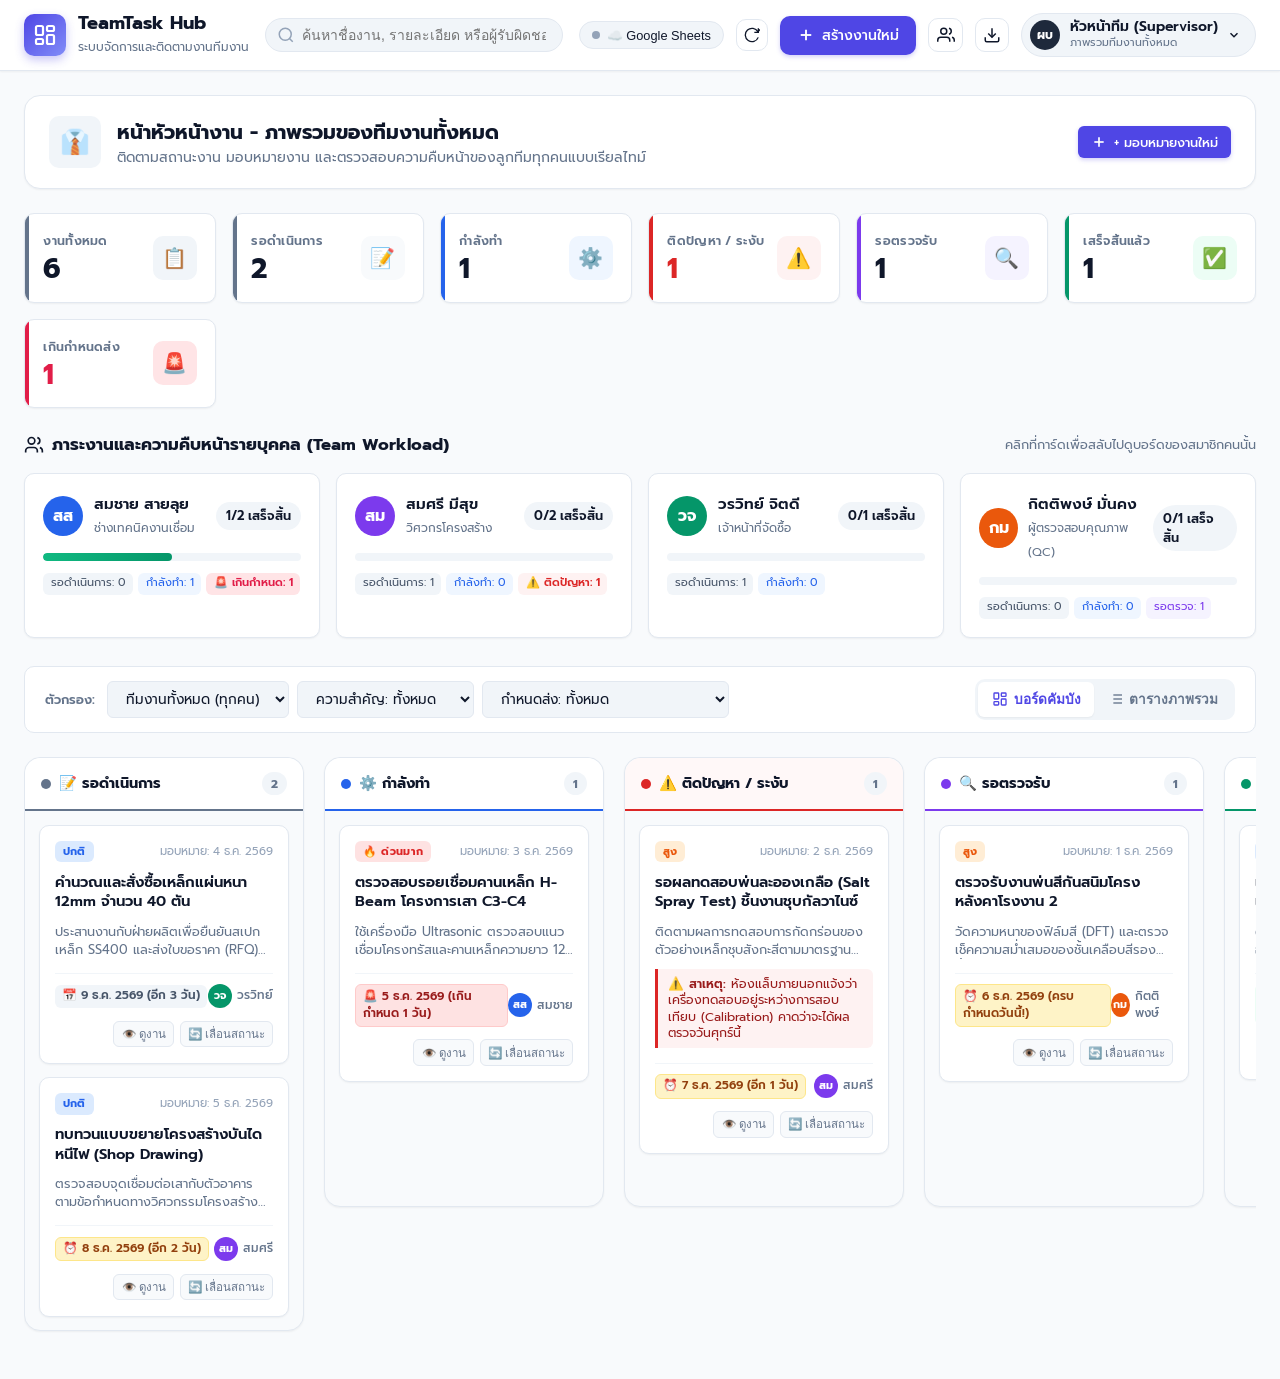
==== commit 3d22a2b3: "Add files via upload" ====
--- a/team-todo-app/index.html
+++ b/team-todo-app/index.html
@@ -144,6 +144,20 @@
         </button>
       </div>
     </section>
+
+    <!-- Readonly Friend Board Notice Banner -->
+    <div id="readonlyNoticeBanner" class="readonly-notice-banner" style="display: none;">
+      <div style="display: flex; align-items: center; gap: 0.6rem;">
+        <span style="font-size: 1.3rem;">👁️</span>
+        <div>
+          <strong>โหมดดูงานเพื่อนร่วมทีม (อ่านอย่างเดียว)</strong>:
+          <span id="readonlyNoticeText">คุณกำลังดูบอร์ดของเพื่อนร่วมทีม สามารถดูรายละเอียดงานได้ แต่อ่านได้อย่างเดียว ไม่สามารถเพิ่มหรือแก้ไขงานแทนได้</span>
+        </div>
+      </div>
+      <button id="btnReturnToMyBoard" class="btn btn-primary btn-sm" style="white-space: nowrap;">
+        ↩️ กลับไปที่บอร์ดของฉัน
+      </button>
+    </div>
 
     <!-- KPI Summary Grid -->
     <section class="kpi-grid">
@@ -414,6 +428,9 @@
               <select id="taskFormAssignee" class="form-select" required>
                 <!-- Populated dynamically -->
               </select>
+              <div id="lockedAssigneeNotice" style="display:none; font-size:0.78rem; color:#4338ca; background:#e0e7ff; padding:0.35rem 0.6rem; border-radius:6px; margin-top:0.3rem;">
+                🔒 บันทึกงานเป็นของ <strong id="lockedAssigneeName"></strong> โดยเฉพาะ
+              </div>
             </div>
             <div class="form-group">
               <label class="form-label">ระดับความสำคัญ</label>
@@ -452,6 +469,23 @@
             <label class="form-label" style="color: #dc2626;">ระบุสาเหตุที่ติดปัญหา <span class="required">*</span></label>
             <textarea id="taskFormBlockedReason" class="form-textarea" placeholder="เช่น รออะไหล่จากผู้ผลิต, ติดปัญหาหน้างานยังไม่พร้อม..."></textarea>
           </div>
+
+          <!-- File & Photo Attachments -->
+          <div class="form-group" style="border-top: 1px dashed var(--border-color); padding-top: 0.85rem; margin-top: 0.5rem;">
+            <label class="form-label" style="display: flex; align-items: center; justify-content: space-between;">
+              <span>📎 รูปภาพและไฟล์แนบ (รูปหน้างาน, PDF, เอกสาร)</span>
+              <span id="lblAttachmentCount" style="font-size: 0.72rem; color: var(--text-muted);">ยังไม่มีไฟล์แนบ</span>
+            </label>
+            <div id="fileUploadDropzone" class="file-dropzone">
+              <svg class="file-dropzone-icon" viewBox="0 0 24 24" fill="none" stroke="currentColor" stroke-width="2">
+                <path d="M21.44 11.05l-9.19 9.19a6 6 0 0 1-8.49-8.49l9.19-9.19a4 4 0 0 1 5.66 5.66l-9.2 9.19a2 2 0 0 1-2.83-2.83l8.49-8.48"/>
+              </svg>
+              <span class="file-dropzone-text">คลิกเพื่อเลือกไฟล์ หรือลากไฟล์มาวางที่นี่</span>
+              <span class="file-dropzone-hint">รองรับรูปภาพ (JPG, PNG), เอกสาร (PDF, Word, Excel) ขนาดไฟล์ไม่เกิน 5MB</span>
+              <input type="file" id="taskFileInput" multiple accept="image/*,.pdf,.doc,.docx,.xls,.xlsx,.txt" style="display: none;">
+            </div>
+            <div id="taskAttachmentPreviews" class="attachment-preview-grid"></div>
+          </div>
         </div>
 
         <div class="modal-footer">
@@ -510,6 +544,12 @@
             <div id="detailPriority" class="detail-value"></div>
           </div>
         </div>
+
+        <!-- Attachments in Detail View -->
+        <div class="form-group" id="detailAttachmentsGroup" style="display: none; border-top: 1px dashed var(--border-color); padding-top: 0.85rem; margin-top: 0.85rem;">
+          <label class="detail-label" style="font-weight: 700; margin-bottom: 0.4rem; display: block;">📎 รูปภาพและไฟล์แนบ</label>
+          <div id="detailAttachmentsContainer" class="detail-attachments-section"></div>
+        </div>
       </div>
       <div class="modal-footer" style="justify-content: space-between;">
         <button type="button" class="btn btn-secondary" id="btnDeleteTask" style="color: #dc2626; border-color: #fecaca;">
@@ -519,7 +559,7 @@
           </svg>
           <span>ลบงานนี้</span>
         </button>
-        <div style="display: flex; gap: 0.6rem;">
+        <div id="detailActionsRight" style="display: flex; gap: 0.6rem; align-items: center;">
           <button type="button" class="btn btn-secondary" id="btnEditTaskFromDetail">แก้ไขข้อมูล</button>
           <button type="button" class="btn btn-primary" id="btnChangeStatusQuick">เปลี่ยนสถานะ</button>
         </div>
@@ -774,6 +814,12 @@
     </div>
   </div>
 
+  <!-- 7. Image Lightbox Modal -->
+  <div id="imageLightboxModal" class="lightbox-modal">
+    <button class="lightbox-close" id="btnCloseLightbox">&times;</button>
+    <img id="lightboxImg" class="lightbox-img" src="" alt="Full preview">
+  </div>
+
   <!-- Toast Notification Container -->
   <div id="toastContainer" class="toast-container"></div>
 
--- a/team-todo-app/styles.css
+++ b/team-todo-app/styles.css
@@ -1404,6 +1404,252 @@
 }
 
 /* ==========================================================================
+   File & Image Attachment Styles
+   ========================================================================== */
+.file-dropzone {
+  border: 2px dashed var(--border-color);
+  border-radius: var(--radius-md);
+  padding: 1rem;
+  text-align: center;
+  background: #f8fafc;
+  cursor: pointer;
+  transition: var(--transition);
+  display: flex;
+  flex-direction: column;
+  align-items: center;
+  justify-content: center;
+  gap: 0.35rem;
+}
+
+.file-dropzone:hover, .file-dropzone.drag-active {
+  border-color: var(--primary);
+  background: #eef2ff;
+}
+
+.file-dropzone-icon {
+  width: 32px;
+  height: 32px;
+  color: var(--primary);
+}
+
+.file-dropzone-text {
+  font-size: 0.82rem;
+  color: var(--text-main);
+  font-weight: 500;
+}
+
+.file-dropzone-hint {
+  font-size: 0.72rem;
+  color: var(--text-muted);
+}
+
+.attachment-preview-grid {
+  display: grid;
+  grid-template-columns: repeat(auto-fill, minmax(130px, 1fr));
+  gap: 0.65rem;
+  margin-top: 0.75rem;
+}
+
+.attachment-chip {
+  position: relative;
+  border: 1px solid var(--border-color);
+  border-radius: var(--radius-sm);
+  background: white;
+  padding: 0.35rem;
+  display: flex;
+  flex-direction: column;
+  align-items: center;
+  overflow: hidden;
+  box-shadow: var(--shadow-sm);
+}
+
+.attachment-thumb {
+  width: 100%;
+  height: 70px;
+  object-fit: cover;
+  border-radius: 4px;
+}
+
+.attachment-doc-icon {
+  width: 100%;
+  height: 70px;
+  background: #f1f5f9;
+  border-radius: 4px;
+  display: flex;
+  flex-direction: column;
+  align-items: center;
+  justify-content: center;
+  font-size: 1.5rem;
+  color: #64748b;
+}
+
+.attachment-name {
+  font-size: 0.72rem;
+  color: var(--text-main);
+  width: 100%;
+  text-overflow: ellipsis;
+  overflow: hidden;
+  white-space: nowrap;
+  margin-top: 0.25rem;
+  text-align: center;
+}
+
+.attachment-size {
+  font-size: 0.65rem;
+  color: var(--text-muted);
+}
+
+.btn-remove-attachment {
+  position: absolute;
+  top: 4px;
+  right: 4px;
+  width: 20px;
+  height: 20px;
+  background: rgba(15, 23, 42, 0.75);
+  color: white;
+  border-radius: 50%;
+  border: none;
+  display: flex;
+  align-items: center;
+  justify-content: center;
+  font-size: 0.75rem;
+  cursor: pointer;
+  transition: var(--transition);
+  line-height: 1;
+}
+
+.btn-remove-attachment:hover {
+  background: #dc2626;
+}
+
+/* Card Cover Image & Attachment Badges */
+.card-cover-image {
+  width: 100%;
+  height: 120px;
+  object-fit: cover;
+  border-radius: var(--radius-sm);
+  margin-bottom: 0.4rem;
+  cursor: pointer;
+}
+
+.card-attachment-badge {
+  display: inline-flex;
+  align-items: center;
+  gap: 0.25rem;
+  font-size: 0.72rem;
+  color: var(--text-muted);
+  background: #f1f5f9;
+  padding: 0.15rem 0.45rem;
+  border-radius: var(--radius-sm);
+}
+
+/* Detail Modal Attachment Gallery */
+.detail-attachments-section {
+  display: flex;
+  flex-direction: column;
+  gap: 0.6rem;
+  margin-top: 0.5rem;
+}
+
+.detail-image-gallery {
+  display: grid;
+  grid-template-columns: repeat(auto-fill, minmax(110px, 1fr));
+  gap: 0.5rem;
+}
+
+.detail-image-item {
+  width: 100%;
+  height: 85px;
+  object-fit: cover;
+  border-radius: var(--radius-sm);
+  border: 1px solid var(--border-color);
+  cursor: pointer;
+  transition: transform 0.2s ease;
+}
+
+.detail-image-item:hover {
+  transform: scale(1.03);
+  box-shadow: var(--shadow-md);
+}
+
+.detail-file-list {
+  display: flex;
+  flex-direction: column;
+  gap: 0.4rem;
+}
+
+.detail-file-item {
+  display: flex;
+  align-items: center;
+  justify-content: space-between;
+  padding: 0.45rem 0.75rem;
+  background: #f8fafc;
+  border: 1px solid var(--border-color);
+  border-radius: var(--radius-sm);
+  font-size: 0.82rem;
+}
+
+.detail-file-item:hover {
+  background: #f1f5f9;
+}
+
+/* Read-Only Friend Board Banner */
+.readonly-notice-banner {
+  background: #eff6ff;
+  border: 1px solid #bfdbfe;
+  color: #1e40af;
+  padding: 0.6rem 1rem;
+  border-radius: var(--radius-md);
+  margin-bottom: 1.25rem;
+  display: flex;
+  align-items: center;
+  justify-content: space-between;
+  font-size: 0.85rem;
+  gap: 0.75rem;
+  flex-wrap: wrap;
+}
+
+/* Image Lightbox Modal */
+.lightbox-modal {
+  position: fixed;
+  top: 0;
+  left: 0;
+  right: 0;
+  bottom: 0;
+  background: rgba(0, 0, 0, 0.88);
+  backdrop-filter: blur(5px);
+  display: none;
+  align-items: center;
+  justify-content: center;
+  z-index: 200;
+  padding: 1.5rem;
+}
+
+.lightbox-modal.active {
+  display: flex;
+}
+
+.lightbox-img {
+  max-width: 90vw;
+  max-height: 85vh;
+  object-fit: contain;
+  border-radius: var(--radius-md);
+  box-shadow: 0 10px 30px rgba(0, 0, 0, 0.5);
+  animation: fadeIn 0.2s ease-out;
+}
+
+.lightbox-close {
+  position: absolute;
+  top: 1.25rem;
+  right: 1.5rem;
+  color: white;
+  font-size: 2rem;
+  background: none;
+  border: none;
+  cursor: pointer;
+}
+
+/* ==========================================================================
    Responsive Adjustments
    ========================================================================== */
 @media (max-width: 1200px) {
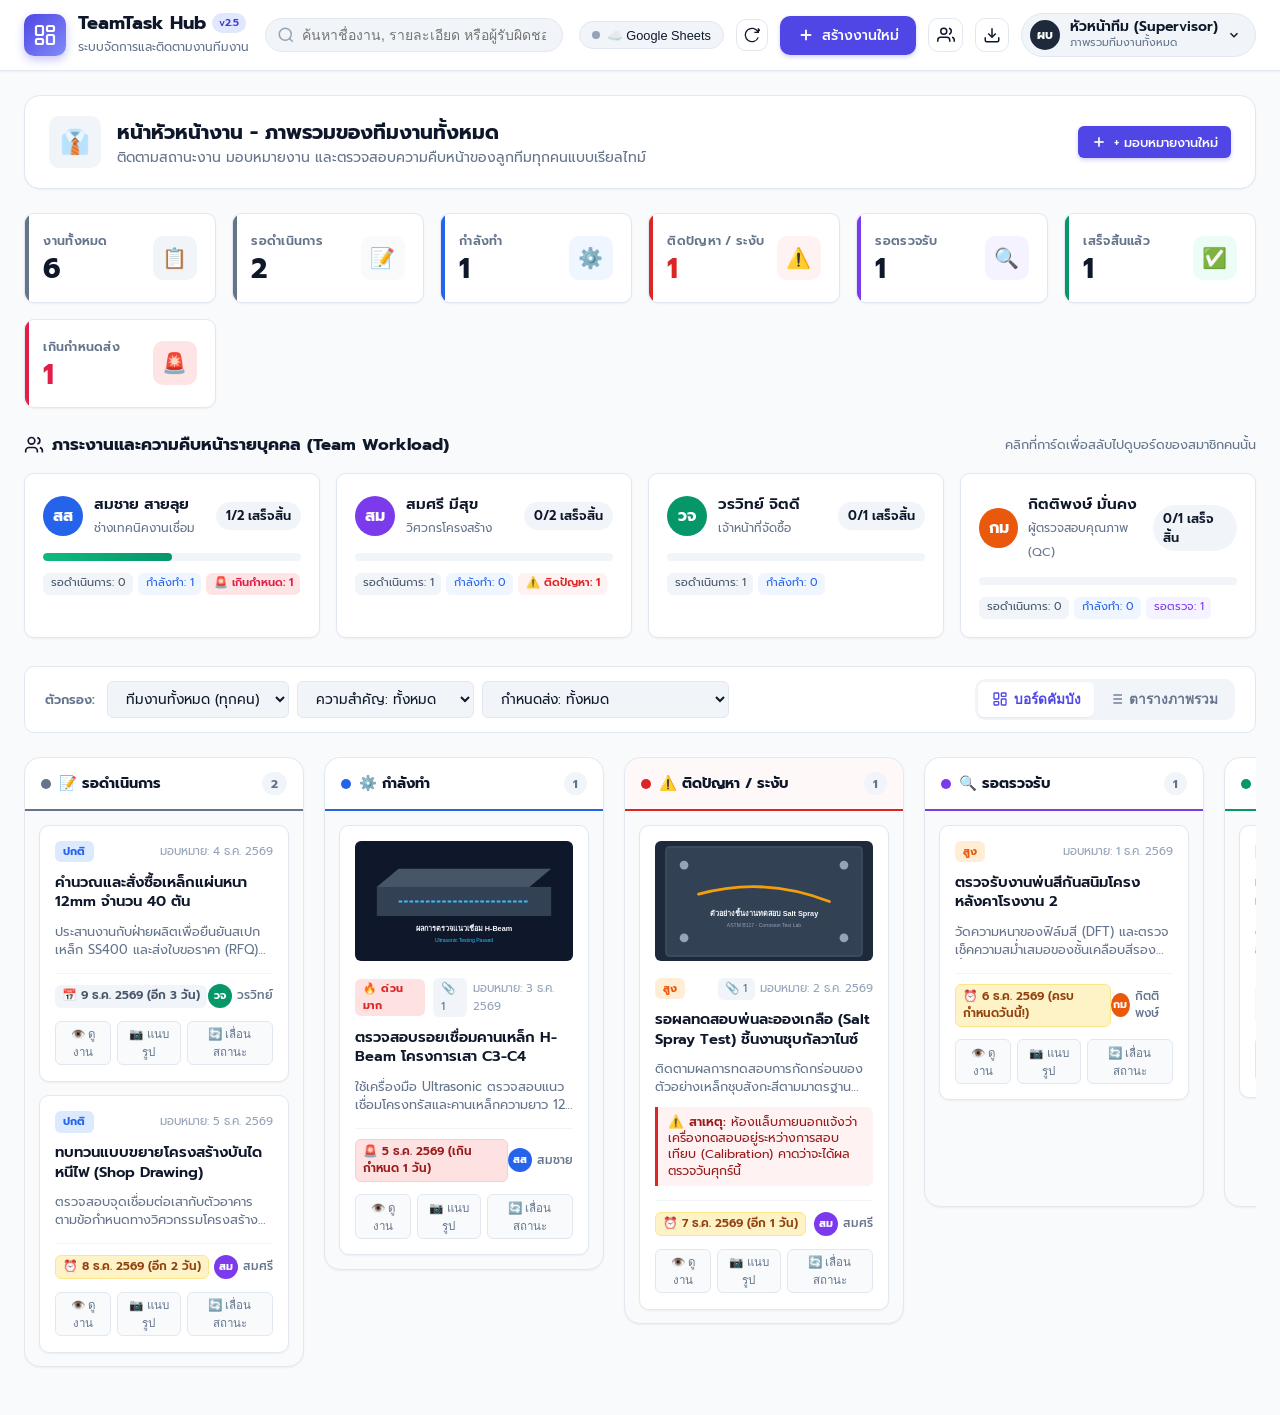
==== commit 80760e54: "Add files via upload" ====
--- a/team-todo-app/index.html
+++ b/team-todo-app/index.html
@@ -8,7 +8,7 @@
   <link rel="preconnect" href="https://fonts.googleapis.com">
   <link rel="preconnect" href="https://fonts.gstatic.com" crossorigin>
   <link href="https://fonts.googleapis.com/css2?family=Prompt:wght@300;400;500;600;700&display=swap" rel="stylesheet">
-  <link rel="stylesheet" href="styles.css">
+  <link rel="stylesheet" href="styles.css?v=2.5">
 </head>
 <body>
 
@@ -26,7 +26,7 @@
           </svg>
         </div>
         <div class="brand-text">
-          <h1>TeamTask Hub</h1>
+          <h1>TeamTask Hub <span style="font-size: 0.65rem; font-weight: 600; background: #e0e7ff; color: #4338ca; padding: 0.15rem 0.45rem; border-radius: 999px; vertical-align: middle;">v2.5</span></h1>
           <span>ระบบจัดการและติดตามงานทีมงาน</span>
         </div>
       </div>
@@ -477,13 +477,14 @@
               <span id="lblAttachmentCount" style="font-size: 0.72rem; color: var(--text-muted);">ยังไม่มีไฟล์แนบ</span>
             </label>
             <div id="fileUploadDropzone" class="file-dropzone">
-              <svg class="file-dropzone-icon" viewBox="0 0 24 24" fill="none" stroke="currentColor" stroke-width="2">
-                <path d="M21.44 11.05l-9.19 9.19a6 6 0 0 1-8.49-8.49l9.19-9.19a4 4 0 0 1 5.66 5.66l-9.2 9.19a2 2 0 0 1-2.83-2.83l8.49-8.48"/>
-              </svg>
-              <span class="file-dropzone-text">คลิกเพื่อเลือกไฟล์ หรือลากไฟล์มาวางที่นี่</span>
-              <span class="file-dropzone-hint">รองรับรูปภาพ (JPG, PNG), เอกสาร (PDF, Word, Excel) ขนาดไฟล์ไม่เกิน 5MB</span>
-              <input type="file" id="taskFileInput" multiple accept="image/*,.pdf,.doc,.docx,.xls,.xlsx,.txt" style="display: none;">
-            </div>
+              <div style="font-size: 1.8rem;">📷</div>
+              <span class="file-dropzone-text"><strong>คลิกที่นี่เพื่อเลือกรูปภาพหรือไฟล์</strong> หรือลากไฟล์มาวาง</span>
+              <span class="file-dropzone-hint">รองรับรูปถ่ายหน้างาน (JPG, PNG), เอกสาร (PDF, Word, Excel) ขนาดไม่เกิน 5MB</span>
+              <button type="button" class="btn btn-secondary btn-sm" id="btnBrowseFiles" style="margin-top: 0.35rem;">
+                📁 เลือกไฟล์จากเครื่อง / ถ่ายภาพ
+              </button>
+            </div>
+            <input type="file" id="taskFileInput" multiple accept="image/*,.pdf,.doc,.docx,.xls,.xlsx,.txt" style="display: none;">
             <div id="taskAttachmentPreviews" class="attachment-preview-grid"></div>
           </div>
         </div>
@@ -824,6 +825,6 @@
   <div id="toastContainer" class="toast-container"></div>
 
   <!-- Application Script -->
-  <script src="app.js"></script>
+  <script src="app.js?v=2.5"></script>
 </body>
 </html>
--- a/team-todo-app/styles.css
+++ b/team-todo-app/styles.css
@@ -1202,12 +1202,21 @@
   animation: slideUp 0.2s cubic-bezier(0.16, 1, 0.3, 1);
 }
 
+.modal-content > form {
+  display: flex;
+  flex-direction: column;
+  flex: 1;
+  min-height: 0;
+  overflow: hidden;
+}
+
 .modal-header {
   padding: 1.15rem 1.5rem;
   border-bottom: 1px solid var(--border-color);
   display: flex;
   align-items: center;
   justify-content: space-between;
+  flex-shrink: 0;
 }
 
 .modal-header h3 {
@@ -1237,11 +1246,28 @@
 }
 
 .modal-body {
-  padding: 1.5rem;
+  padding: 1.25rem 1.5rem;
   overflow-y: auto;
   display: flex;
   flex-direction: column;
   gap: 1.15rem;
+  flex: 1;
+  min-height: 0;
+}
+
+/* Custom Scrollbar for Modal Body so user can easily see scroll position */
+.modal-body::-webkit-scrollbar {
+  width: 6px;
+}
+.modal-body::-webkit-scrollbar-track {
+  background: #f8fafc;
+}
+.modal-body::-webkit-scrollbar-thumb {
+  background: #cbd5e1;
+  border-radius: 4px;
+}
+.modal-body::-webkit-scrollbar-thumb:hover {
+  background: #94a3b8;
 }
 
 .modal-footer {
@@ -1252,6 +1278,7 @@
   align-items: center;
   justify-content: flex-end;
   gap: 0.75rem;
+  flex-shrink: 0;
 }
 
 /* Form Controls inside Modals */
@@ -1407,9 +1434,9 @@
    File & Image Attachment Styles
    ========================================================================== */
 .file-dropzone {
-  border: 2px dashed var(--border-color);
-  border-radius: var(--radius-md);
-  padding: 1rem;
+  border: 2px dashed #94a3b8;
+  border-radius: var(--radius-md);
+  padding: 1.25rem 1rem;
   text-align: center;
   background: #f8fafc;
   cursor: pointer;
@@ -1418,10 +1445,10 @@
   flex-direction: column;
   align-items: center;
   justify-content: center;
-  gap: 0.35rem;
-}
-
-.file-dropzone:hover, .file-dropzone.drag-active {
+  gap: 0.4rem;
+}
+
+.file-dropzone:hover, .file-dropzone.drag-over, .file-dropzone.drag-active {
   border-color: var(--primary);
   background: #eef2ff;
 }
@@ -1530,6 +1557,27 @@
   border-radius: var(--radius-sm);
   margin-bottom: 0.4rem;
   cursor: pointer;
+}
+
+.card-file-preview-banner {
+  display: flex;
+  align-items: center;
+  gap: 0.4rem;
+  background: #f8fafc;
+  border: 1px solid #e2e8f0;
+  border-radius: var(--radius-sm);
+  padding: 0.4rem 0.6rem;
+  font-size: 0.76rem;
+  color: var(--text-main);
+  margin-bottom: 0.45rem;
+  overflow: hidden;
+}
+
+.card-file-preview-banner .file-name {
+  overflow: hidden;
+  text-overflow: ellipsis;
+  white-space: nowrap;
+  font-weight: 500;
 }
 
 .card-attachment-badge {
